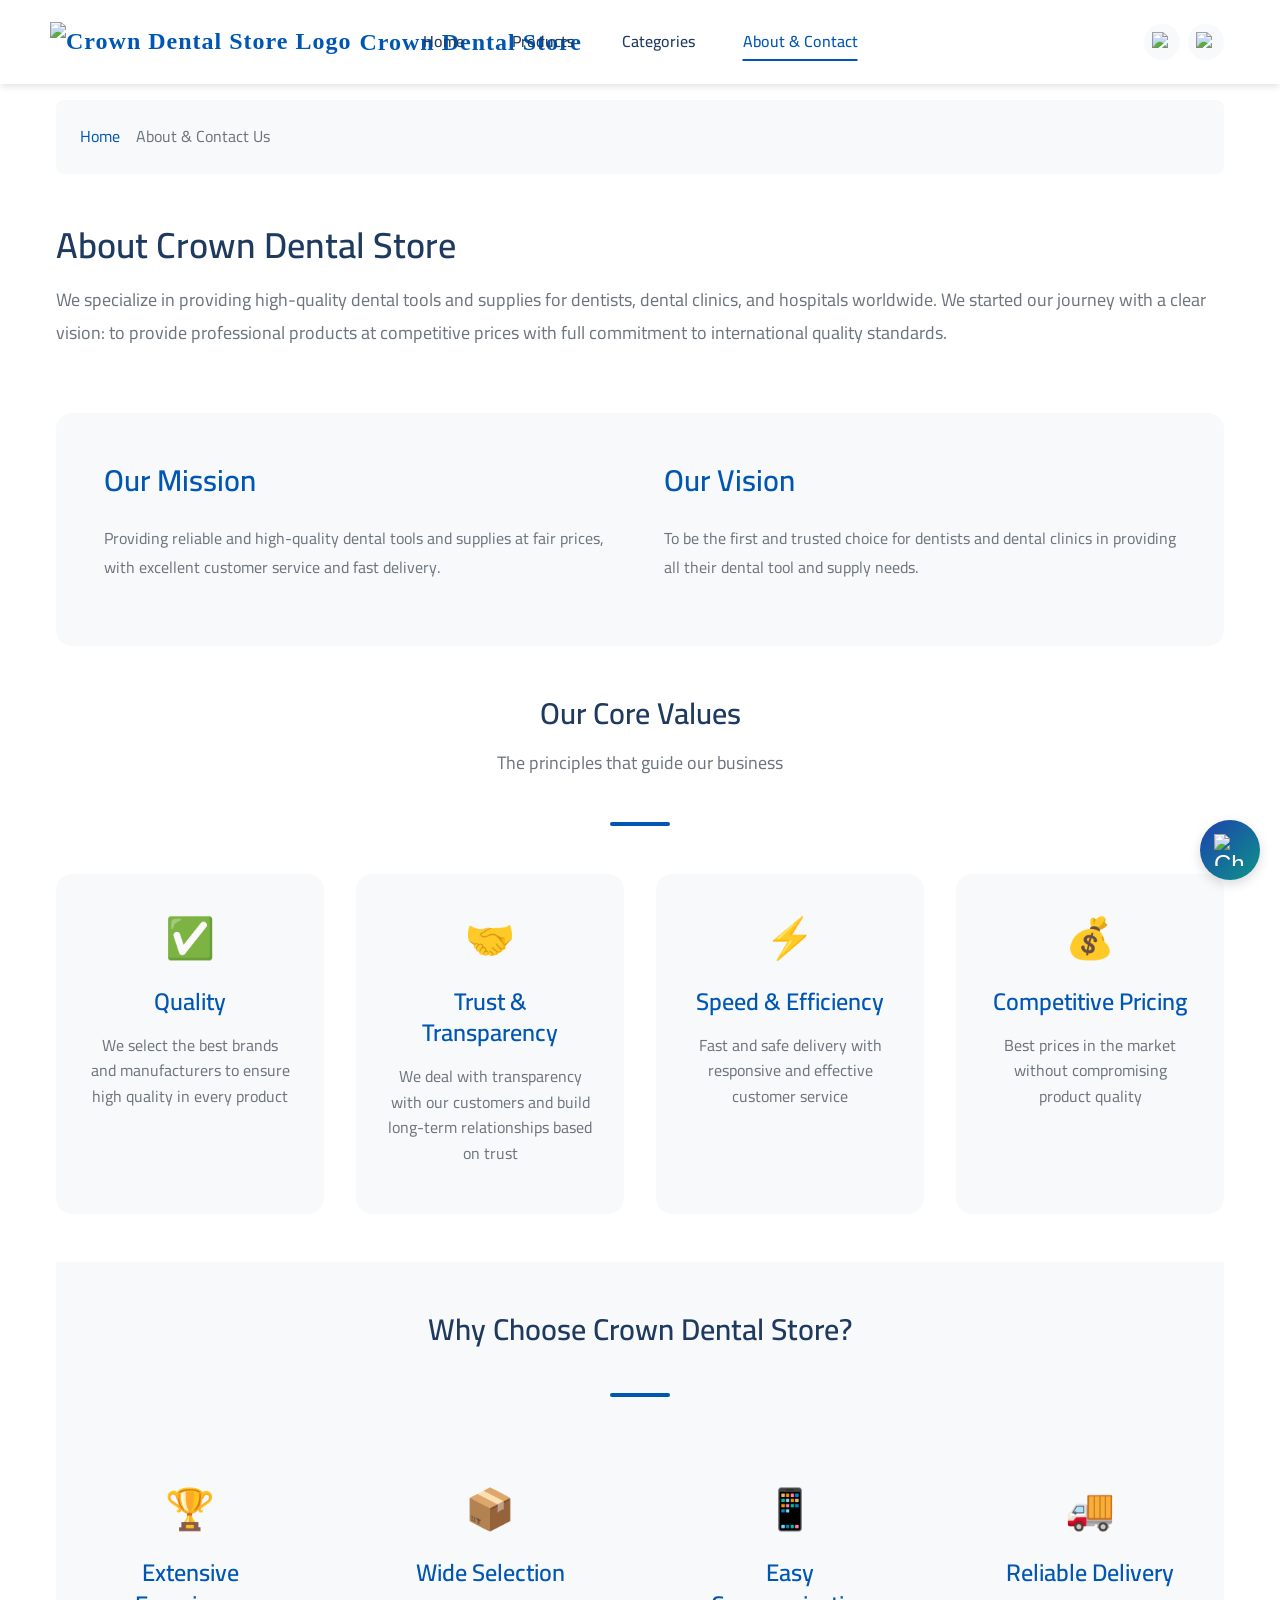
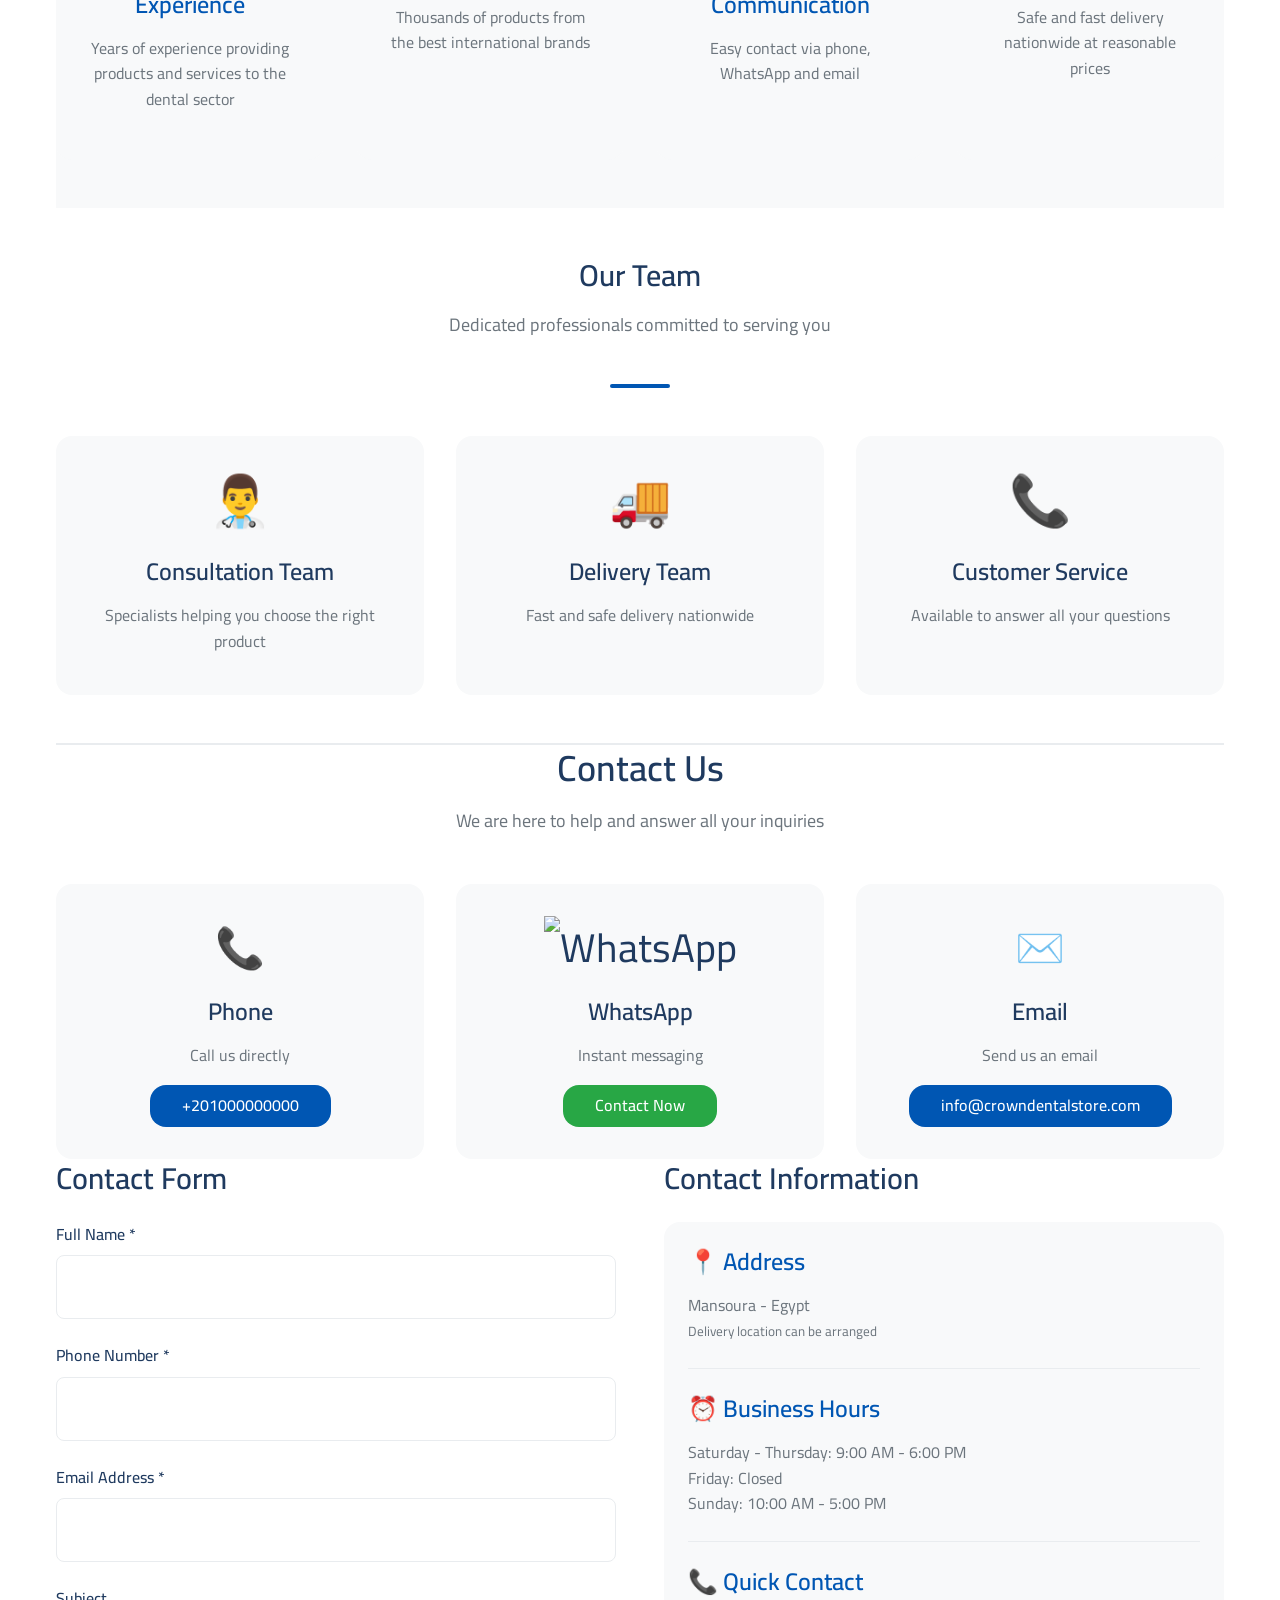
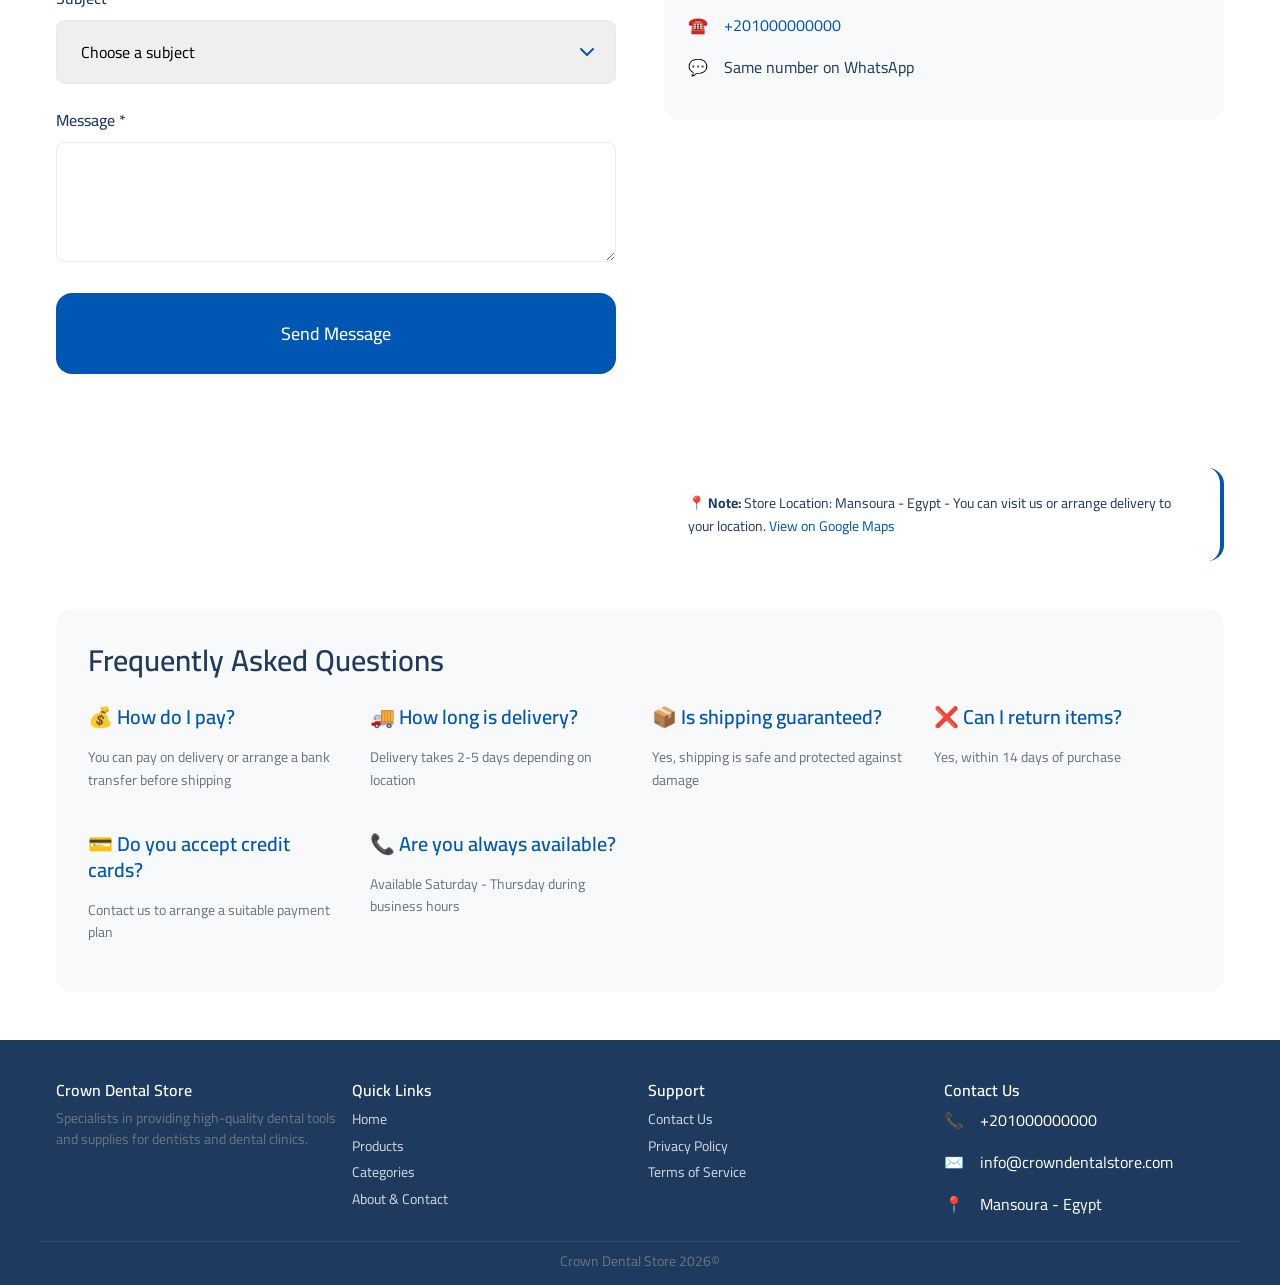
==== about-contact.html @ adce93d5 "Improve mobile responsiveness, navbar layout, and compact footer Co-authored-by: Cursor <cursoragent" ====
<!DOCTYPE html>
<html lang="en">
<head>
  <meta charset="UTF-8">
  <meta name="viewport" content="width=device-width, initial-scale=1.0">
  <meta name="description" content="About Crown Dental Store & Contact Us - Specialists in providing high-quality dental tools and supplies">
  <title>About & Contact Us - Crown Dental Store</title>
  <link rel="stylesheet" href="css/style.css">
  <link rel="stylesheet" href="css/responsive.css">
  <link href="https://fonts.googleapis.com/css2?family=Cairo:wght@400;500;600;700&display=swap" rel="stylesheet">
  <link rel="icon" type="image/png" href="images/logo/crown-chatbot-icon.png">
</head>
<body>

  <!-- NAVBAR -->
  <nav class="navbar">
    <div class="navbar-container container">
      <div class="navbar-brand">
        <img src="images/logo/crown-chatbot-icon.png" alt="Crown Dental Store Logo" class="navbar-logo">
        <span>Crown Dental Store</span>
      </div>

      <button class="navbar-toggle" id="navbar-toggle">☰</button>

      <ul class="navbar-nav" id="navbar-nav">
        <li><a href="index.html">Home</a></li>
        <li><a href="products.html">Products</a></li>
        <li><a href="categories.html">Categories</a></li>
        <li><a href="about-contact.html" class="active">About & Contact</a></li>
      </ul>

      <div class="navbar-icons">
        <a href="https://www.facebook.com/share/1H798BjZV2/" target="_blank" rel="noopener noreferrer" class="navbar-icon" title="Facebook" aria-label="Facebook"><img src="images/social/facebook.svg" alt="Facebook"></a>
        <a href="https://www.instagram.com/crown.dentalstore?igsh=MWJqNnlodHkzOGtucQ==" target="_blank" rel="noopener noreferrer" class="navbar-icon" title="Instagram" aria-label="Instagram"><img src="images/social/instagram.svg" alt="Instagram"></a>
      </div>
    </div>
  </nav>

  <!-- PAGE CONTENT -->
  <div class="page-content">
    <div class="container">
      <!-- BREADCRUMB -->
      <ol class="breadcrumb">
        <li><a href="index.html">Home</a></li>
        <li>About & Contact Us</li>
      </ol>

      <!-- ============================================
           ABOUT SECTION START
           ============================================ -->
      <section class="section" id="about-section">
        <h1>About Crown Dental Store</h1>
        <p style="font-size: var(--font-size-lg); color: var(--color-text-light); line-height: 1.8;">
          We specialize in providing high-quality dental tools and supplies for dentists, dental clinics, and hospitals worldwide.
          We started our journey with a clear vision: to provide professional products at competitive prices with full commitment to international quality standards.
        </p>
      </section>

      <!-- MISSION & VISION -->
      <section class="section" style="background-color: var(--color-bg-light); padding: var(--spacing-2xl); border-radius: var(--radius-lg);">
        <div style="display: grid; grid-template-columns: repeat(auto-fit, minmax(250px, 1fr)); gap: var(--spacing-2xl);">
          <div>
            <h2 style="color: var(--color-primary); margin-bottom: var(--spacing-lg);"> Our Mission</h2>
            <p style="color: var(--color-text-light); line-height: 1.8;">
              Providing reliable and high-quality dental tools and supplies at fair prices, with excellent customer service and fast delivery.
            </p>
          </div>
          <div>
            <h2 style="color: var(--color-primary); margin-bottom: var(--spacing-lg);"> Our Vision</h2>
            <p style="color: var(--color-text-light); line-height: 1.8;">
              To be the first and trusted choice for dentists and dental clinics in providing all their dental tool and supply needs.
            </p>
          </div>
        </div>
      </section>

      <!-- OUR VALUES -->
      <section class="section">
        <div class="section-title">
          <h2>Our Core Values</h2>
          <p>The principles that guide our business</p>
        </div>

        <div class="features-grid">
          <div class="feature-card">
            <div class="feature-icon">✅</div>
            <h3>Quality</h3>
            <p>We select the best brands and manufacturers to ensure high quality in every product</p>
          </div>
          <div class="feature-card">
            <div class="feature-icon">🤝</div>
            <h3>Trust & Transparency</h3>
            <p>We deal with transparency with our customers and build long-term relationships based on trust</p>
          </div>
          <div class="feature-card">
            <div class="feature-icon">⚡</div>
            <h3>Speed & Efficiency</h3>
            <p>Fast and safe delivery with responsive and effective customer service</p>
          </div>
          <div class="feature-card">
            <div class="feature-icon">💰</div>
            <h3>Competitive Pricing</h3>
            <p>Best prices in the market without compromising product quality</p>
          </div>
        </div>
      </section>

      <!-- WHY CHOOSE US -->
      <section class="section" style="background-color: var(--color-bg-light); padding: var(--spacing-2xl) 0;">
        <div class="section-title">
          <h2>Why Choose Crown Dental Store?</h2>
        </div>

        <div class="features-grid">
          <div class="feature-card">
            <div class="feature-icon">🏆</div>
            <h3>Extensive Experience</h3>
            <p>Years of experience providing products and services to the dental sector</p>
          </div>
          <div class="feature-card">
            <div class="feature-icon">📦</div>
            <h3>Wide Selection</h3>
            <p>Thousands of products from the best international brands</p>
          </div>
          <div class="feature-card">
            <div class="feature-icon">📱</div>
            <h3>Easy Communication</h3>
            <p>Easy contact via phone, WhatsApp and email</p>
          </div>
          <div class="feature-card">
            <div class="feature-icon">🚚</div>
            <h3>Reliable Delivery</h3>
            <p>Safe and fast delivery nationwide at reasonable prices</p>
          </div>
        </div>
      </section>

      <!-- TEAM -->
      <section class="section">
        <div class="section-title">
          <h2>Our Team</h2>
          <p>Dedicated professionals committed to serving you</p>
        </div>

        <div style="display: grid; grid-template-columns: repeat(auto-fit, minmax(200px, 1fr)); gap: var(--spacing-xl);">
          <div style="background-color: var(--color-bg-light); padding: var(--spacing-lg); border-radius: var(--radius-lg); text-align: center;">
            <div style="font-size: 50px; margin-bottom: var(--spacing-base);">👨‍⚕️</div>
            <h3>Consultation Team</h3>
            <p style="color: var(--color-text-light);">Specialists helping you choose the right product</p>
          </div>
          <div style="background-color: var(--color-bg-light); padding: var(--spacing-lg); border-radius: var(--radius-lg); text-align: center;">
            <div style="font-size: 50px; margin-bottom: var(--spacing-base);">🚚</div>
            <h3>Delivery Team</h3>
            <p style="color: var(--color-text-light);">Fast and safe delivery nationwide</p>
          </div>
          <div style="background-color: var(--color-bg-light); padding: var(--spacing-lg); border-radius: var(--radius-lg); text-align: center;">
            <div style="font-size: 50px; margin-bottom: var(--spacing-base);">📞</div>
            <h3>Customer Service</h3>
            <p style="color: var(--color-text-light);">Available to answer all your questions</p>
          </div>
        </div>
      </section>

      <!-- ============================================
           CONTACT SECTION START
           ============================================ -->
      <section style="margin-top: var(--spacing-3xl); padding-top: var(--spacing-3xl); border-top: 2px solid var(--color-border);">
        <div style="margin-bottom: var(--spacing-2xl); text-align: center;">
          <h1>Contact Us</h1>
          <p style="color: var(--color-text-light); font-size: var(--font-size-lg);">We are here to help and answer all your inquiries</p>
        </div>

        <!-- CONTACT METHODS -->
        <div class="contact-methods-grid">
          <!-- Phone -->
          <div style="background-color: var(--color-bg-light); padding: var(--spacing-xl); border-radius: var(--radius-lg); text-align: center;">
            <div style="font-size: 40px; margin-bottom: var(--spacing-base);">📞</div>
            <h3>Phone</h3>
            <p style="color: var(--color-text-light); margin: var(--spacing-base) 0;">Call us directly</p>
            <a href="tel:+201000000000" class="btn btn-primary">+201000000000</a>
          </div>

          <!-- WhatsApp -->
          <div style="background-color: var(--color-bg-light); padding: var(--spacing-xl); border-radius: var(--radius-lg); text-align: center;">
            <div style="font-size: 40px; margin-bottom: var(--spacing-base);"><img src="images/social/whatsapp_style_icon.svg" alt="WhatsApp" style="width: 40px; height: 40px;"></div>
            <h3>WhatsApp</h3>
            <p style="color: var(--color-text-light); margin: var(--spacing-base) 0;">Instant messaging</p>
            <a href="https://wa.me/201000000000?text=Hello%20I%20would%20like%20to%20inquire%20about%20products" class="btn btn-success" target="_blank">Contact Now</a>
          </div>

          <!-- Email -->
          <div style="background-color: var(--color-bg-light); padding: var(--spacing-xl); border-radius: var(--radius-lg); text-align: center;">
            <div style="font-size: 40px; margin-bottom: var(--spacing-base);">✉️</div>
            <h3>Email</h3>
            <p style="color: var(--color-text-light); margin: var(--spacing-base) 0;">Send us an email</p>
            <a href="mailto:info@crowndentalstore.com" class="btn btn-primary">info@crowndentalstore.com</a>
          </div>
        </div>

        <!-- MAIN CONTENT ROW -->
        <div class="about-contact-grid">
          <!-- CONTACT FORM -->
          <div>
            <h2 style="margin-bottom: var(--spacing-lg);">Contact Form</h2>
            <form id="contact-form">
              <div class="form-group">
                <label for="contact-name">Full Name *</label>
                <input type="text" id="contact-name" name="name" required>
              </div>

              <div class="form-group">
                <label for="contact-phone">Phone Number *</label>
                <input type="tel" id="contact-phone" name="phone" required>
              </div>

              <div class="form-group">
                <label for="contact-email">Email Address *</label>
                <input type="email" id="contact-email" name="email" required>
              </div>

              <div class="form-group">
                <label for="contact-subject">Subject</label>
                <select id="contact-subject" name="subject">
                  <option value="">Choose a subject</option>
                  <option value="inquiry">General Inquiry</option>
                  <option value="order">Order Inquiry</option>
                  <option value="support">Support Request</option>
                  <option value="feedback">Feedback</option>
                </select>
              </div>

              <div class="form-group">
                <label for="contact-message">Message *</label>
                <textarea id="contact-message" name="message" required></textarea>
              </div>

              <button type="submit" class="btn btn-primary btn-lg" style="width: 100%;">Send Message</button>
            </form>
          </div>

          <!-- CONTACT INFO & MAP -->
          <div>
            <h2 style="margin-bottom: var(--spacing-lg);">Contact Information</h2>

            <div style="background-color: var(--color-bg-light); padding: var(--spacing-lg); border-radius: var(--radius-lg); margin-bottom: var(--spacing-lg);">
              <div style="margin-bottom: var(--spacing-lg);">
                <h3 style="color: var(--color-primary); margin-bottom: var(--spacing-base);">📍 Address</h3>
                <p style="color: var(--color-text-light);">
                  Mansoura - Egypt<br>
                  <small>Delivery location can be arranged</small>
                </p>
              </div>

              <div style="margin-bottom: var(--spacing-lg); padding-top: var(--spacing-lg); border-top: 1px solid var(--color-border);">
                <h3 style="color: var(--color-primary); margin-bottom: var(--spacing-base);">⏰ Business Hours</h3>
                <p style="color: var(--color-text-light);">
                  Saturday - Thursday: 9:00 AM - 6:00 PM<br>
                  Friday: Closed<br>
                  Sunday: 10:00 AM - 5:00 PM
                </p>
              </div>

              <div style="padding-top: var(--spacing-lg); border-top: 1px solid var(--color-border);">
                <h3 style="color: var(--color-primary); margin-bottom: var(--spacing-base);">📞 Quick Contact</h3>
                <div class="footer-contact" style="margin-bottom: var(--spacing-base);">
                  <span>☎️</span>
                  <a href="tel:+201000000000" dir="ltr">+201000000000</a>
                </div>
                <div class="footer-contact">
                  <span>💬</span>
                  <span>Same number on WhatsApp</span>
                </div>
              </div>
            </div>

            <!-- Google Maps Embed -->
            <div style="border-radius: var(--radius-lg); overflow: hidden; height: 300px;">
              <iframe src="https://www.google.com/maps/embed?pb=!1m18!1m12!1m3!1d3427.0!2d31.404958993676914!3d31.052985726822683!2m3!1f0!2f0!3f0!3m2!1i1024!2i768!4f13.1!3m3!1m2!1sCrown%20Dental%20Store!2s31.052985726822683%2C%2031.404958993676914!5e0!3m2!1sen!2seg!4v1234567890123" 
                      width="100%" height="300" style="border:0;" allowfullscreen="" loading="lazy" referrerpolicy="no-referrer-when-downgrade"></iframe>
            </div>
            
            <div style="margin-top: var(--spacing-lg); background-color: var(--color-info-light); padding: var(--spacing-lg); border-radius: var(--radius-lg); border-right: 4px solid var(--color-primary);">
              <p style="color: var(--color-text); font-size: var(--font-size-sm); margin: 0;">
                <strong>📍 Note:</strong> Store Location: Mansoura - Egypt - You can visit us or arrange delivery to your location. 
                <a href="https://maps.google.com/?q=Mansoura,Egypt" target="_blank" style="color: var(--color-primary);">View on Google Maps</a>
              </p>
            </div>
          </div>
        </div>

        <!-- FAQ SECTION -->
        <section style="background-color: var(--color-bg-light); padding: var(--spacing-xl); border-radius: var(--radius-lg); margin-bottom: var(--spacing-2xl);">
          <h2 style="margin-bottom: var(--spacing-lg);">Frequently Asked Questions</h2>

          <div style="display: grid; grid-template-columns: repeat(auto-fit, minmax(250px, 1fr)); gap: var(--spacing-lg);">
            <div>
              <h4 style="color: var(--color-primary); margin-bottom: var(--spacing-base);">💰 How do I pay?</h4>
              <p style="color: var(--color-text-light); font-size: var(--font-size-sm);">You can pay on delivery or arrange a bank transfer before shipping</p>
            </div>
            <div>
              <h4 style="color: var(--color-primary); margin-bottom: var(--spacing-base);">🚚 How long is delivery?</h4>
              <p style="color: var(--color-text-light); font-size: var(--font-size-sm);">Delivery takes 2-5 days depending on location</p>
            </div>
            <div>
              <h4 style="color: var(--color-primary); margin-bottom: var(--spacing-base);">📦 Is shipping guaranteed?</h4>
              <p style="color: var(--color-text-light); font-size: var(--font-size-sm);">Yes, shipping is safe and protected against damage</p>
            </div>
            <div>
              <h4 style="color: var(--color-primary); margin-bottom: var(--spacing-base);">❌ Can I return items?</h4>
              <p style="color: var(--color-text-light); font-size: var(--font-size-sm);">Yes, within 14 days of purchase</p>
            </div>
            <div>
              <h4 style="color: var(--color-primary); margin-bottom: var(--spacing-base);">💳 Do you accept credit cards?</h4>
              <p style="color: var(--color-text-light); font-size: var(--font-size-sm);">Contact us to arrange a suitable payment plan</p>
            </div>
            <div>
              <h4 style="color: var(--color-primary); margin-bottom: var(--spacing-base);">📞 Are you always available?</h4>
              <p style="color: var(--color-text-light); font-size: var(--font-size-sm);">Available Saturday - Thursday during business hours</p>
            </div>
          </div>
        </section>
      </section>
    </div>
  </div>

  <!-- FOOTER -->
  <footer class="footer">
    <div class="footer-content">
      <div class="footer-section">
        <h3>Crown Dental Store</h3>
        <p>Specialists in providing high-quality dental tools and supplies for dentists and dental clinics.</p>
      </div>

      <div class="footer-section">
        <h3>Quick Links</h3>
        <ul>
          <li><a href="index.html">Home</a></li>
          <li><a href="products.html">Products</a></li>
          <li><a href="categories.html">Categories</a></li>
          <li><a href="about-contact.html">About & Contact</a></li>
        </ul>
      </div>

      <div class="footer-section">
        <h3>Support</h3>
        <ul>
          <li><a href="about-contact.html">Contact Us</a></li>
          <li><a href="about-contact.html">Privacy Policy</a></li>
          <li><a href="#">Terms of Service</a></li>
        </ul>
      </div>

      <div class="footer-section">
        <h3>Contact Us</h3>
        <div class="footer-contact">
          <span>📞</span>
          <span>+201000000000</span>
        </div>
        <div class="footer-contact">
          <span>✉️</span>
          <span>info@crowndentalstore.com</span>
        </div>
        <div class="footer-contact">
          <span>📍</span>
          <span><a href="https://maps.google.com/?q=Mansoura,Egypt" target="_blank" style="color: inherit; text-decoration: none;">Mansoura - Egypt</a></span>
        </div>
      </div>
    </div>

    <div class="footer-bottom">
      <p>Crown Dental Store 2026©</p>
    </div>
  </footer>

  <script src="js/data.js"></script>
  <script src="js/main.js"></script>
  <script src="js/search-enhanced.js"></script>
  <script src="js/chatbot.js"></script>
</body>
</html>
---- css/style.css ----
/* =============================================================
   DENTAL STORE - MAIN STYLES
   Professional Medical/Dental Design
   ============================================================= */

/* CSS VARIABLES - Edit these for easy theme customization */
:root {
  /* Colors */
  --color-primary: #0056B3;           /* Medical Blue */
  --color-primary-dark: #003d82;      /* Darker Blue */
  --color-secondary: #17A2B8;         /* Teal */
  --color-success: #28A745;           /* Green */
  --color-warning: #FFC107;           /* Yellow */
  --color-danger: #DC3545;            /* Red */
  --color-text: #1F3A5F;              /* Dark Navy */
  --color-text-light: #6C757D;        /* Gray */
  --color-bg: #FFFFFF;                /* White */
  --color-bg-light: #F8F9FA;          /* Light Gray */
  --color-border: #E9ECEF;            /* Border Gray */
  --color-shadow: rgba(0, 0, 0, 0.1);

  /* Typography */
  --font-primary: 'Cairo', 'Segoe UI', 'Arial', sans-serif;
  --font-size-xs: 0.75rem;
  --font-size-sm: 0.875rem;
  --font-size-base: 1rem;
  --font-size-lg: 1.125rem;
  --font-size-xl: 1.25rem;
  --font-size-2xl: 1.5rem;
  --font-size-3xl: 1.875rem;
  --font-size-4xl: 2.25rem;

  /* Spacing */
  --spacing-xs: 0.25rem;
  --spacing-sm: 0.5rem;
  --spacing-base: 1rem;
  --spacing-lg: 1.5rem;
  --spacing-xl: 2rem;
  --spacing-2xl: 3rem;

  /* Border Radius */
  --radius-sm: 0.25rem;
  --radius-base: 0.5rem;
  --radius-lg: 1rem;
  --radius-xl: 1.5rem;

  /* Transitions */
  --transition-fast: 150ms ease-in-out;
  --transition-base: 300ms ease-in-out;
  --transition-slow: 500ms ease-in-out;

  /* Shadows */
  --shadow-sm: 0 1px 2px 0 var(--color-shadow);
  --shadow-base: 0 4px 6px -1px var(--color-shadow);
  --shadow-lg: 0 10px 15px -3px var(--color-shadow);
  --shadow-xl: 0 20px 25px -5px var(--color-shadow);
}

/* =============================================================
   GLOBAL STYLES
   ============================================================= */

* {
  margin: 0;
  padding: 0;
  box-sizing: border-box;
}

html {
  scroll-behavior: smooth;
  font-size: 16px;
}

body {
  font-family: var(--font-primary);
  font-size: var(--font-size-base);
  line-height: 1.6;
  color: var(--color-text);
  background-color: var(--color-bg);
}

/* RTL Support */
[dir="rtl"] body {
  direction: rtl;
  text-align: right;
}

[dir="ltr"] body {
  direction: ltr;
  text-align: left;
}

/* =============================================================
   TYPOGRAPHY
   ============================================================= */

h1, h2, h3, h4, h5, h6 {
  font-weight: 600;
  line-height: 1.3;
  margin-bottom: var(--spacing-base);
  color: var(--color-text);
}

h1 { font-size: var(--font-size-4xl); }
h2 { font-size: var(--font-size-3xl); }
h3 { font-size: var(--font-size-2xl); }
h4 { font-size: var(--font-size-xl); }
h5 { font-size: var(--font-size-lg); }
h6 { font-size: var(--font-size-base); }

p {
  margin-bottom: var(--spacing-base);
  color: var(--color-text-light);
}

a {
  color: var(--color-primary);
  text-decoration: none;
  transition: color var(--transition-fast);
}

a:hover {
  color: var(--color-primary-dark);
}

/* =============================================================
   UTILITY CLASSES
   ============================================================= */

.container {
  width: 100%;
  max-width: 1200px;
  margin: 0 auto;
  padding: 0 var(--spacing-base);
}

.container-fluid {
  width: 100%;
  padding: 0 var(--spacing-base);
}

.row {
  display: grid;
  grid-template-columns: repeat(auto-fit, minmax(250px, 1fr));
  gap: var(--spacing-xl);
}

.row-3 { grid-template-columns: repeat(auto-fit, minmax(300px, 1fr)); }
.row-4 { grid-template-columns: repeat(auto-fit, minmax(250px, 1fr)); }

.hidden { display: none !important; }
.visible { display: block !important; }

/* =============================================================
   BUTTONS
   ============================================================= */

.btn {
  display: inline-flex;
  align-items: center;
  justify-content: center;
  gap: var(--spacing-sm);
  padding: var(--spacing-sm) var(--spacing-xl);
  font-size: var(--font-size-base);
  font-weight: 500;
  border: none;
  border-radius: var(--radius-lg);
  cursor: pointer;
  transition: all var(--transition-base);
  font-family: var(--font-primary);
  text-decoration: none;
}

.btn:disabled {
  opacity: 0.6;
  cursor: not-allowed;
}

/* Button Variants */
.btn-primary {
  background-color: var(--color-primary);
  color: white;
}

.btn-primary:hover:not(:disabled) {
  background-color: var(--color-primary-dark);
  color: white;
  box-shadow: var(--shadow-lg);
  transform: translateY(-2px);
}

.btn-secondary {
  background-color: var(--color-secondary);
  color: white;
}

.btn-secondary:hover:not(:disabled) {
  background-color: #138496;
  color: white;
  box-shadow: var(--shadow-lg);
  transform: translateY(-2px);
}

.btn-outline {
  background-color: transparent;
  color: var(--color-primary);
  border: 2px solid var(--color-primary);
}

.btn-outline:hover:not(:disabled) {
  background-color: var(--color-primary);
  color: white;
}

.btn-success {
  background-color: var(--color-success);
  color: white;
}

.btn-success:hover:not(:disabled) {
  background-color: #218838;
  color: white;
}

.btn-sm {
  padding: var(--spacing-xs) var(--spacing-base);
  font-size: var(--font-size-sm);
}

.btn-lg {
  padding: var(--spacing-lg) var(--spacing-2xl);
  font-size: var(--font-size-lg);
}

.btn-block {
  width: 100%;
}

/* =============================================================
   NAVBAR
   ============================================================= */

.navbar {
  position: fixed;
  top: 0;
  left: 0;
  right: 0;
  background-color: white;
  box-shadow: var(--shadow-base);
  z-index: 1000;
  padding: var(--spacing-base) 0;
}

.navbar-container {
  display: flex;
  align-items: center;
  justify-content: space-between;
  max-width: 1200px;
  margin: 0 auto;
  padding: 0 var(--spacing-base);
  position: relative;
  min-height: 52px;
}

[dir="rtl"] .navbar-container {
  flex-direction: row-reverse;
}

.navbar-brand {
  display: flex;
  align-items: center;
  gap: var(--spacing-sm);
  font-size: var(--font-size-2xl);
  font-weight: 900;
  color: var(--color-primary);
  font-family: 'Georgia', 'Times New Roman', serif;
  letter-spacing: 1px;
  flex-shrink: 0;
  margin-left: -6px;
  padding-right: var(--spacing-base);
}

[dir="rtl"] .navbar-brand {
  margin-left: 0;
  margin-right: -6px;
  padding-right: 0;
  padding-left: var(--spacing-base);
}

.navbar-brand img {
  height: 40px;
  width: auto;
}

.navbar-nav {
  display: flex;
  align-items: center;
  justify-content: center;
  gap: var(--spacing-2xl);
  list-style: none;
  margin: 0;
  padding: 0;
  position: absolute;
  left: 50%;
  transform: translateX(-50%);
}

[dir="rtl"] .navbar-nav {
  flex-direction: row-reverse;
}

.navbar-nav a {
  color: var(--color-text);
  font-weight: 500;
  transition: color var(--transition-fast);
  position: relative;
}

.navbar-nav a::after {
  content: '';
  position: absolute;
  bottom: -5px;
  left: 0;
  right: 0;
  height: 2px;
  background-color: var(--color-primary);
  transform: scaleX(0);
  transition: transform var(--transition-fast);
}

.navbar-nav a:hover::after,
.navbar-nav a.active::after {
  transform: scaleX(1);
}

.navbar-nav a.active {
  color: var(--color-primary);
}

.navbar-toggle {
  display: none;
  background: none;
  border: none;
  font-size: var(--font-size-xl);
  cursor: pointer;
  color: var(--color-text);
  padding: var(--spacing-xs);
  min-width: 40px;
  min-height: 40px;
  flex-shrink: 0;
}

.navbar-icons {
  display: flex;
  align-items: center;
  gap: var(--spacing-sm);
  flex-shrink: 0;
  margin-left: auto;
}

[dir="rtl"] .navbar-icons {
  margin-left: 0;
  margin-right: auto;
  flex-direction: row-reverse;
}

.navbar-icon {
  width: 36px;
  height: 36px;
  min-width: 36px;
  min-height: 36px;
  display: flex;
  align-items: center;
  justify-content: center;
  border-radius: 50%;
  background-color: var(--color-bg-light);
  cursor: pointer;
  transition: all var(--transition-fast);
  font-size: var(--font-size-lg);
  padding: 0;
  text-decoration: none;
  overflow: visible;
  flex-shrink: 0;
}

.navbar-icon img {
  width: 20px;
  height: 20px;
  object-fit: contain;
  display: block;
  pointer-events: none;
}

.navbar-icon:hover {
  background-color: var(--color-primary);
  color: white;
  transform: scale(1.05);
}

/* =============================================================
   HERO SECTION
   ============================================================= */

.hero {
  background: linear-gradient(135deg, rgba(0, 86, 179, 0.9) 0%, rgba(23, 162, 184, 0.9) 100%);
  color: white;
  padding: 90px var(--spacing-base) 80px;
  margin-top: 0;
  text-align: center;
  display: flex;
  align-items: center;
  justify-content: center;
}

.hero .container {
  display: flex;
  flex-direction: column;
  align-items: center;
}

.hero-image {
  max-width: 500px;
  width: 100%;
  height: auto;
  margin-bottom: 40px;
  filter: drop-shadow(0 4px 6px rgba(0, 0, 0, 0.2));
}

.hero-content {
  width: 100%;
}

.hero-content h1 {
  font-size: var(--font-size-4xl);
  color: white;
  margin-bottom: var(--spacing-base);
}

.hero-content p {
  font-size: var(--font-size-lg);
  color: rgba(255, 255, 255, 0.9);
  margin-bottom: var(--spacing-2xl);
}

.hero-buttons {
  display: flex;
  gap: var(--spacing-base);
  justify-content: center;
  flex-wrap: wrap;
}

[dir="rtl"] .hero-buttons {
  flex-direction: row-reverse;
}

/* =============================================================
   SEARCH BAR
   ============================================================= */

.search-container {
  background-color: var(--color-bg-light);
  padding: var(--spacing-xl) 0;
  margin-bottom: var(--spacing-2xl);
}

.search-box {
  max-width: 600px;
  margin: 0 auto;
  display: flex;
  gap: var(--spacing-base);
  position: relative;
  z-index: 1;
}

[dir="rtl"] .search-box {
  flex-direction: row-reverse;
}

.search-box input {
  flex: 1;
  padding: var(--spacing-base) var(--spacing-lg);
  border: 2px solid var(--color-border);
  border-radius: var(--radius-lg);
  font-family: var(--font-primary);
  font-size: var(--font-size-base);
  transition: border-color var(--transition-fast);
}

.search-box input:focus {
  outline: none;
  border-color: var(--color-primary);
}

/* =============================================================
   SEARCH DROPDOWN AUTOCOMPLETE
   ============================================================= */

.search-dropdown {
  position: absolute;
  top: 100%;
  left: 0;
  right: 0;
  background-color: white;
  border: 2px solid var(--color-primary);
  border-top: none;
  border-radius: 0 0 var(--radius-lg) var(--radius-lg);
  box-shadow: 0 4px 12px rgba(0, 0, 0, 0.15);
  max-height: 500px;
  overflow-y: auto;
  z-index: 2000;
  margin-top: -2px;
}

[dir="rtl"] .search-dropdown {
  left: auto;
  right: 0;
}

.search-dropdown-item {
  padding: var(--spacing-base) var(--spacing-lg);
  border-bottom: 1px solid var(--color-bg-light);
  cursor: pointer;
  display: flex;
  gap: var(--spacing-base);
  align-items: center;
  transition: all var(--transition-fast);
  background-color: white;
}

[dir="rtl"] .search-dropdown-item {
  flex-direction: row-reverse;
}

.search-dropdown-item:hover {
  background-color: var(--color-bg-light);
  padding-left: calc(var(--spacing-lg) + 4px);
}

.search-dropdown-item.no-results {
  padding: var(--spacing-2xl) var(--spacing-lg);
  text-align: center;
  cursor: default;
}

.search-dropdown-item.no-results:hover {
  background-color: white;
}

.search-result-image {
  width: 50px;
  height: 50px;
  object-fit: cover;
  border-radius: var(--radius-base);
}

.search-result-info {
  flex: 1;
  display: flex;
  flex-direction: column;
  gap: var(--spacing-xs);
}

.search-result-name {
  font-weight: 600;
  color: var(--color-text);
  font-size: var(--font-size-sm);
}

.search-result-name strong {
  background-color: #fff3cd;
  color: #856404;
  padding: 0 2px;
  border-radius: 2px;
  font-weight: 700;
}

.search-result-category {
  font-size: var(--font-size-xs);
  color: var(--color-secondary);
  text-transform: capitalize;
  margin: 2px 0;
}

.search-result-sku {
  font-size: var(--font-size-xs);
  color: var(--color-text-light);
}

.search-result-price {
  font-weight: 600;
  color: var(--color-primary);
  font-size: var(--font-size-sm);
}

.search-no-results {
  color: var(--color-text-light);
  font-size: var(--font-size-base);
}

/* =============================================================
   NAVBAR SEARCH
   ============================================================= */

.navbar-search-wrapper {
  gap: var(--spacing-sm);
  align-items: center;
  position: relative;
  flex: 0 0 auto;
  display: flex !important;
  flex-direction: row;
}

[dir="rtl"] .navbar-search-wrapper {
  flex-direction: row-reverse;
}

.navbar-search-input {
  padding: var(--spacing-sm) var(--spacing-base);
  border: 1px solid var(--color-border);
  border-radius: var(--radius-base);
  font-family: var(--font-primary);
  font-size: var(--font-size-sm);
  width: 250px;
  transition: border-color var(--transition-fast);
}

.navbar-search-input:focus {
  outline: none;
  border-color: var(--color-primary);
}

.navbar-search-btn {
  padding: var(--spacing-sm) var(--spacing-base);
  background-color: var(--color-primary);
  color: white;
  border: none;
  border-radius: var(--radius-base);
  font-family: var(--font-primary);
  cursor: pointer;
  transition: background-color var(--transition-fast);
  white-space: nowrap;
}

.navbar-search-btn:hover {
  background-color: var(--color-primary-dark);
}

.navbar-search-dropdown {
  position: fixed !important;
  top: auto !important;
  left: auto !important;
  right: auto !important;
  bottom: auto !important;
  width: 420px;
  max-width: 90vw;
  min-width: 300px;
  background: white;
  border: 2px solid var(--color-primary);
  border-radius: var(--radius-lg);
  box-shadow: 0 4px 12px rgba(0, 0, 0, 0.15);
  max-height: 500px;
  overflow-y: auto;
  z-index: 10000;
}

[dir="rtl"] .navbar-search-dropdown {
  left: auto;
  right: 0;
}



/* =============================================================
   CARDS
   ============================================================= */

.card {
  background-color: white;
  border-radius: var(--radius-lg);
  box-shadow: var(--shadow-base);
  overflow: hidden;
  transition: all var(--transition-base);
}

.card:hover {
  box-shadow: var(--shadow-lg);
  transform: translateY(-5px);
}

.card-image {
  position: relative;
  overflow: hidden;
  height: 250px;
  background-color: var(--color-bg-light);
}

.card-image img {
  width: 100%;
  height: 100%;
  object-fit: cover;
  transition: transform var(--transition-base);
}

.card:hover .card-image img {
  transform: scale(1.05);
}

.card-badge {
  position: absolute;
  top: var(--spacing-base);
  right: var(--spacing-base);
  background-color: var(--color-primary);
  color: white;
  padding: var(--spacing-xs) var(--spacing-base);
  border-radius: var(--radius-base);
  font-size: var(--font-size-sm);
  font-weight: 600;
}

[dir="rtl"] .card-badge {
  right: auto;
  left: var(--spacing-base);
}

.card-body {
  padding: var(--spacing-lg);
}

.card-title {
  font-size: var(--font-size-lg);
  font-weight: 600;
  margin-bottom: var(--spacing-sm);
  color: var(--color-text);
}

.card-category {
  font-size: var(--font-size-sm);
  color: var(--color-secondary);
  margin-bottom: var(--spacing-base);
  font-weight: 500;
}

.card-price {
  font-size: var(--font-size-2xl);
  font-weight: 700;
  color: var(--color-primary);
  margin-bottom: var(--spacing-base);
}

.card-availability {
  font-size: var(--font-size-sm);
  margin-bottom: var(--spacing-lg);
  padding: var(--spacing-xs) var(--spacing-base);
  border-radius: var(--radius-base);
  display: inline-block;
}

.card-availability.in-stock {
  background-color: #E8F5E9;
  color: #2E7D32;
}

.card-availability.limited-stock {
  background-color: #FFF3E0;
  color: #E65100;
}

.card-availability.out-of-stock {
  background-color: #FFEBEE;
  color: #C62828;
}

.card-actions {
  display: flex;
  gap: var(--spacing-base);
  flex-wrap: wrap;
}

[dir="rtl"] .card-actions {
  flex-direction: row-reverse;
}

/* Quantity Counter */
.quantity-counter {
  display: flex;
  align-items: center;
  justify-content: center;
  gap: var(--spacing-base);
  background-color: transparent;
  margin-bottom: var(--spacing-base);
  border: none;
}

.qty-btn {
  background: white;
  border: 2px solid var(--color-primary);
  color: var(--color-primary);
  font-size: var(--font-size-xl);
  font-weight: bold;
  cursor: pointer;
  width: 45px;
  height: 45px;
  border-radius: 50%;
  display: flex;
  align-items: center;
  justify-content: center;
  transition: all var(--transition-fast);
  flex-shrink: 0;
}

.qty-btn:hover {
  background-color: var(--color-primary);
  color: white;
  transform: scale(1.1);
}

.qty-btn:active {
  transform: scale(0.95);
}

.qty-input {
  border: none;
  background: transparent;
  text-align: center;
  font-weight: bold;
  color: var(--color-text);
  padding: 0 var(--spacing-base);
  width: 70px;
  font-size: var(--font-size-xl);
  font-weight: 700;
}

.qty-input:focus {
  outline: none;
}

/* Remove spinner arrows from number input */
.qty-input::-webkit-outer-spin-button,
.qty-input::-webkit-inner-spin-button {
  -webkit-appearance: none;
  margin: 0;
}

.qty-input[type=number] {
  -moz-appearance: textfield;
}

/* =============================================================
   PRODUCT GRID
   ============================================================= */

.products-grid {
  display: grid;
  grid-template-columns: repeat(auto-fill, minmax(280px, 1fr));
  gap: var(--spacing-xl);
  margin-top: var(--spacing-2xl);
}

.empty-state {
  grid-column: 1 / -1;
  text-align: center;
  padding: var(--spacing-3xl);
}

.empty-state-icon {
  font-size: 80px;
  margin-bottom: var(--spacing-base);
}

.empty-state h2 {
  margin-bottom: var(--spacing-base);
}

/* =============================================================
   SECTIONS
   ============================================================= */

.section {
  padding: var(--spacing-2xl) 0;
}

.section-title {
  text-align: center;
  margin-bottom: var(--spacing-2xl);
  position: relative;
  padding-bottom: var(--spacing-xl);
}

.section-title h2 {
  font-size: var(--font-size-3xl);
  margin-bottom: var(--spacing-base);
}

.section-title p {
  font-size: var(--font-size-lg);
  color: var(--color-text-light);
}

.section-title::after {
  content: '';
  position: absolute;
  bottom: 0;
  left: 50%;
  transform: translateX(-50%);
  width: 60px;
  height: 4px;
  background-color: var(--color-primary);
  border-radius: 2px;
}

/* =============================================================
   FEATURED CATEGORIES
   ============================================================= */

.categories-grid {
  display: grid;
  grid-template-columns: repeat(auto-fit, minmax(180px, 1fr));
  gap: var(--spacing-lg);
}

.category-card {
  background: linear-gradient(135deg, var(--color-primary), var(--color-secondary));
  border-radius: var(--radius-lg);
  padding: var(--spacing-2xl);
  color: white;
  text-align: center;
  cursor: pointer;
  transition: all var(--transition-base);
}

.category-card:hover {
  transform: translateY(-5px);
  box-shadow: var(--shadow-lg);
}

.category-card-icon {
  font-size: 40px;
  margin-bottom: var(--spacing-base);
}

.category-card h3 {
  color: white;
  font-size: var(--font-size-lg);
}

/* =============================================================
   WHY CHOOSE US
   ============================================================= */

.features-grid {
  display: grid;
  grid-template-columns: repeat(auto-fit, minmax(200px, 1fr));
  gap: var(--spacing-xl);
}

.feature-card {
  text-align: center;
  padding: var(--spacing-xl);
  border-radius: var(--radius-lg);
  background-color: var(--color-bg-light);
  transition: all var(--transition-base);
}

.feature-card:hover {
  background-color: white;
  box-shadow: var(--shadow-base);
}

.feature-icon {
  font-size: 40px;
  margin-bottom: var(--spacing-base);
}

.feature-card h3 {
  color: var(--color-primary);
  margin-bottom: var(--spacing-base);
}

/* =============================================================
   PRODUCT DETAILS PAGE
   ============================================================= */

.product-details-container {
  display: grid;
  grid-template-columns: 1fr 1fr;
  gap: var(--spacing-2xl);
  margin-top: var(--spacing-2xl);
}

[dir="rtl"] .product-details-container {
  direction: rtl;
}

.product-gallery {
  display: flex;
  flex-direction: column;
  gap: var(--spacing-lg);
}

.product-main-image {
  width: 100%;
  height: auto;
  max-height: 500px;
  border-radius: var(--radius-lg);
  background-color: var(--color-bg-light);
  object-fit: cover;
}

.product-thumbnails {
  display: flex;
  gap: var(--spacing-base);
  flex-wrap: wrap;
}

[dir="rtl"] .product-thumbnails {
  flex-direction: row-reverse;
}

.product-thumbnail {
  width: 80px;
  height: 80px;
  border-radius: var(--radius-base);
  border: 2px solid var(--color-border);
  cursor: pointer;
  overflow: hidden;
  transition: all var(--transition-fast);
}

.product-thumbnail:hover,
.product-thumbnail.active {
  border-color: var(--color-primary);
}

.product-thumbnail img {
  width: 100%;
  height: 100%;
  object-fit: cover;
}

.product-info h1 {
  font-size: var(--font-size-3xl);
  margin-bottom: var(--spacing-base);
}

.product-meta {
  display: grid;
  grid-template-columns: repeat(2, 1fr);
  gap: var(--spacing-lg);
  margin-bottom: var(--spacing-lg);
  padding-bottom: var(--spacing-lg);
  border-bottom: 1px solid var(--color-border);
}

.product-meta-item {
  display: flex;
  flex-direction: column;
}

.product-meta-label {
  font-size: var(--font-size-sm);
  color: var(--color-text-light);
  font-weight: 500;
}

.product-meta-value {
  font-size: var(--font-size-lg);
  font-weight: 600;
  color: var(--color-text);
}

.product-price {
  font-size: var(--font-size-4xl);
  font-weight: 700;
  color: var(--color-primary);
  margin-bottom: var(--spacing-lg);
}

.product-description {
  margin-bottom: var(--spacing-lg);
  line-height: 1.8;
  color: var(--color-text-light);
}

.specifications {
  margin-bottom: var(--spacing-lg);
  background-color: var(--color-bg-light);
  border-radius: var(--radius-lg);
  padding: var(--spacing-lg);
}

.specifications h3 {
  margin-bottom: var(--spacing-lg);
  color: var(--color-primary);
}

.specifications-list {
  list-style: none;
  margin: 0;
  padding: 0;
}

.specifications-list li {
  display: flex;
  justify-content: space-between;
  padding: var(--spacing-base) 0;
  border-bottom: 1px solid var(--color-border);
}

[dir="rtl"] .specifications-list li {
  flex-direction: row-reverse;
}

.specifications-list li:last-child {
  border-bottom: none;
}

.spec-label {
  font-weight: 500;
  color: var(--color-text);
}

.spec-value {
  color: var(--color-text-light);
}

.product-actions {
  display: flex;
  gap: var(--spacing-base);
  margin-bottom: var(--spacing-xl);
}

[dir="rtl"] .product-actions {
  flex-direction: row-reverse;
}

/* =============================================================
   RELATED PRODUCTS
   ============================================================= */

.related-products {
  margin-top: var(--spacing-3xl);
  padding-top: var(--spacing-3xl);
  border-top: 1px solid var(--color-border);
}

/* =============================================================
   FOOTER
   ============================================================= */

.footer {
  background-color: var(--color-text);
  color: white;
  padding: var(--spacing-lg) 0 var(--spacing-sm);
  margin-top: var(--spacing-xl);
}

.footer-content {
  display: grid;
  grid-template-columns: repeat(auto-fit, minmax(180px, 1fr));
  gap: var(--spacing-base);
  margin-bottom: var(--spacing-sm);
  max-width: 1200px;
  margin-left: auto;
  margin-right: auto;
  padding: var(--spacing-base) var(--spacing-base) 0;
}

.footer-section h3 {
  color: white;
  margin-bottom: var(--spacing-sm);
  font-size: var(--font-size-base);
}

.footer-section p {
  font-size: var(--font-size-sm);
  margin-bottom: var(--spacing-sm);
  line-height: 1.5;
}

.footer-section ul {
  list-style: none;
  margin: 0;
  padding: 0;
}

.footer-section ul li {
  margin-bottom: var(--spacing-xs);
  font-size: var(--font-size-sm);
}

.footer-section a {
  color: rgba(255, 255, 255, 0.8);
}

.footer-section a:hover {
  color: white;
}

.footer-contact {
  display: flex;
  align-items: center;
  gap: var(--spacing-base);
  margin-bottom: var(--spacing-base);
}

[dir="rtl"] .footer-contact {
  flex-direction: row-reverse;
}

.footer-bottom {
  border-top: 1px solid rgba(255, 255, 255, 0.1);
  padding-top: var(--spacing-sm);
  padding-bottom: var(--spacing-xs);
  text-align: center;
  color: rgba(255, 255, 255, 0.7);
  max-width: 1200px;
  margin: 0 auto;
  padding-left: var(--spacing-base);
  padding-right: var(--spacing-base);
  font-size: var(--font-size-sm);
}

.footer-bottom p {
  margin-bottom: 0;
}

/* About & Contact page layouts */
.about-contact-grid {
  display: grid;
  grid-template-columns: 1fr 1fr;
  gap: var(--spacing-2xl);
  margin-bottom: var(--spacing-2xl);
}

.contact-methods-grid {
  display: grid;
  grid-template-columns: repeat(auto-fit, minmax(250px, 1fr));
  gap: var(--spacing-xl);
  margin-bottom: var(--spacing-3xl);
}

.page-content {
  margin-top: 100px;
}

/* =============================================================
   FLOATING WHATSAPP BUTTON
   ============================================================= */

.floating-whatsapp {
  position: fixed;
  bottom: var(--spacing-lg);
  right: var(--spacing-lg);
  width: 60px;
  height: 60px;
  background-color: #25D366;
  color: white;
  border-radius: 50%;
  display: flex;
  align-items: center;
  justify-content: center;
  font-size: 30px;
  cursor: pointer;
  box-shadow: var(--shadow-lg);
  transition: all var(--transition-base);
  z-index: 999;
  text-decoration: none;
}

[dir="rtl"] .floating-whatsapp {
  right: auto;
  left: var(--spacing-lg);
}

.floating-whatsapp:hover {
  transform: scale(1.1);
  background-color: #20BA5A;
}

/* =============================================================
   FORMS
   ============================================================= */

.form-group {
  margin-bottom: var(--spacing-lg);
}

.form-group label {
  display: block;
  margin-bottom: var(--spacing-sm);
  font-weight: 500;
  color: var(--color-text);
}

.form-group input,
.form-group textarea,
.form-group select {
  width: 100%;
  padding: var(--spacing-base) var(--spacing-lg);
  border: 1px solid var(--color-border);
  border-radius: var(--radius-base);
  font-family: var(--font-primary);
  font-size: var(--font-size-base);
  transition: border-color var(--transition-fast), background-color var(--transition-fast);
  /* Mobile optimization: Prevent iOS zoom on input focus */
  font-size: 16px;
  min-height: 44px;
  -webkit-appearance: none;
  -moz-appearance: none;
  appearance: none;
}

/* Better appearance for select on mobile */
.form-group select {
  background-image: url("data:image/svg+xml;charset=UTF-8,%3csvg xmlns='http://www.w3.org/2000/svg' viewBox='0 0 24 24' fill='none' stroke='%230056B3' stroke-width='2' stroke-linecap='round' stroke-linejoin='round'%3e%3cpolyline points='6 9 12 15 18 9'%3e%3c/polyline%3e%3c/svg%3e");
  background-repeat: no-repeat;
  background-position: right var(--spacing-base) center;
  background-size: 1.5em;
  padding-right: 2.5rem;
}

.form-group input:focus,
.form-group textarea:focus,
.form-group select:focus {
  outline: none;
  border-color: var(--color-primary);
  box-shadow: 0 0 0 3px rgba(0, 86, 179, 0.1);
  background-color: rgba(0, 86, 179, 0.02);
}

.form-group textarea {
  resize: vertical;
  min-height: 120px;
  line-height: 1.5;
  font-size: 16px;
}

/* Input placeholder styling */
.form-group input::placeholder,
.form-group textarea::placeholder {
  color: var(--color-text-light);
  opacity: 0.7;
}

/* =============================================================
   FILTERS & CONTROLS
   ============================================================= */

.controls {
  display: flex;
  gap: var(--spacing-base);
  margin-bottom: var(--spacing-2xl);
  flex-wrap: wrap;
  align-items: center;
  background-color: var(--color-bg-light);
  padding: var(--spacing-lg);
  border-radius: var(--radius-lg);
  border: 2px solid var(--color-border);
}

[dir="rtl"] .controls {
  flex-direction: row-reverse;
}

.controls #search-input {
  flex: 1;
  min-width: 250px;
  padding: var(--spacing-base) var(--spacing-lg);
  border: 2px solid var(--color-primary);
  border-radius: var(--radius-lg);
  font-family: var(--font-primary);
  font-size: var(--font-size-base);
  transition: all var(--transition-fast);
  background-color: white;
}

.controls #search-input:focus {
  outline: none;
  border-color: var(--color-primary-dark);
  box-shadow: 0 0 0 3px rgba(0, 86, 179, 0.1);
}

.controls #search-input::placeholder {
  color: var(--color-text-light);
}

.controls #search-button {
  padding: var(--spacing-base) var(--spacing-xl);
  font-weight: 600;
  white-space: nowrap;
}

.filter-group {
  display: flex;
  gap: var(--spacing-base);
  align-items: center;
  padding: var(--spacing-sm) 0;
}

[dir="rtl"] .filter-group {
  flex-direction: row-reverse;
}

.filter-group label {
  font-weight: 500;
  color: var(--color-text);
  white-space: nowrap;
}

.filter-group select {
  padding: var(--spacing-sm) var(--spacing-base);
  border: 2px solid var(--color-border);
  border-radius: var(--radius-base);
  font-family: var(--font-primary);
  font-size: var(--font-size-sm);
  background-color: white;
  transition: border-color var(--transition-fast);
  cursor: pointer;
}

.filter-group select:hover {
  border-color: var(--color-primary);
}

.filter-group select:focus {
  outline: none;
  border-color: var(--color-primary);
}

/* Select button styling */
select.btn {
  padding: var(--spacing-sm) var(--spacing-lg);
  font-family: var(--font-primary);
  font-size: var(--font-size-base);
  font-weight: 500;
  border-radius: var(--radius-base);
  cursor: pointer;
  transition: all var(--transition-fast);
  white-space: nowrap;
}

select.btn-outline {
  background-color: white;
  color: var(--color-primary);
  border: 2px solid var(--color-primary);
}

select.btn-outline:hover {
  background-color: var(--color-primary);
  color: white;
}

select.btn-outline option {
  background-color: white;
  color: var(--color-text);
}

#clear-filters {
  padding: var(--spacing-sm) var(--spacing-lg);
  font-weight: 500;
}

/* =============================================================
   BADGES
   ============================================================= */

.badge {
  display: inline-block;
  padding: var(--spacing-xs) var(--spacing-base);
  border-radius: var(--radius-base);
  font-size: var(--font-size-sm);
  font-weight: 600;
}

.badge-primary {
  background-color: var(--color-primary);
  color: white;
}

.badge-success {
  background-color: var(--color-success);
  color: white;
}

.badge-warning {
  background-color: var(--color-warning);
  color: #000;
}

.badge-danger {
  background-color: var(--color-danger);
  color: white;
}

/* =============================================================
   BREADCRUMB
   ============================================================= */

.breadcrumb {
  display: flex;
  gap: var(--spacing-base);
  margin-bottom: var(--spacing-xl);
  padding: var(--spacing-lg);
  background-color: var(--color-bg-light);
  border-radius: var(--radius-base);
  list-style: none;
  margin: 0;
  padding: var(--spacing-lg);
}

[dir="rtl"] .breadcrumb {
  flex-direction: row-reverse;
}

.breadcrumb li {
  display: flex;
  align-items: center;
  gap: var(--spacing-base);
}

[dir="rtl"] .breadcrumb li {
  flex-direction: row-reverse;
}

.breadcrumb li:not(:last-child)::after {
  content: '›';
  opacity: 0.5;
  display: none;
}

[dir="rtl"] .breadcrumb li:not(:last-child)::before {
  content: '‹';
  opacity: 0.5;
}

.breadcrumb a {
  color: var(--color-primary);
}

.breadcrumb li:last-child {
  color: var(--color-text-light);
}

/* =============================================================
   PAGINATION
   ============================================================= */

.pagination {
  display: flex;
  gap: var(--spacing-base);
  justify-content: center;
  margin-top: var(--spacing-xl);
  list-style: none;
  margin: var(--spacing-xl) 0 0;
  padding: 0;
}

[dir="rtl"] .pagination {
  flex-direction: row-reverse;
}

.pagination li {
  display: flex;
}

.pagination a,
.pagination span {
  padding: var(--spacing-base) var(--spacing-lg);
  border: 1px solid var(--color-border);
  border-radius: var(--radius-base);
  display: flex;
  align-items: center;
}

.pagination a {
  color: var(--color-primary);
  cursor: pointer;
  transition: all var(--transition-fast);
}

.pagination a:hover {
  background-color: var(--color-primary);
  color: white;
}

.pagination .active {
  background-color: var(--color-primary);
  color: white;
  border-color: var(--color-primary);
}

/* =============================================================
   LOADING & ANIMATIONS
   ============================================================= */

@keyframes fadeIn {
  from { opacity: 0; }
  to { opacity: 1; }
}

@keyframes slideUp {
  from {
    opacity: 0;
    transform: translateY(20px);
  }
  to {
    opacity: 1;
    transform: translateY(0);
  }
}

@keyframes spin {
  to { transform: rotate(360deg); }
}

.fade-in {
  animation: fadeIn 0.3s ease-in-out;
}

.slide-up {
  animation: slideUp 0.5s ease-in-out;
}

.spinner {
  display: inline-block;
  width: 20px;
  height: 20px;
  border: 3px solid var(--color-border);
  border-top-color: var(--color-primary);
  border-radius: 50%;
  animation: spin 1s linear infinite;
}

/* =============================================================
   ALERTS
   ============================================================= */

.alert {
  padding: var(--spacing-lg);
  border-radius: var(--radius-lg);
  margin-bottom: var(--spacing-base);
}

.alert-success {
  background-color: #E8F5E9;
  color: #2E7D32;
  border: 1px solid #C8E6C9;
}

.alert-error {
  background-color: #FFEBEE;
  color: #C62828;
  border: 1px solid #FFCDD2;
}

.alert-info {
  background-color: #E3F2FD;
  color: #1565C0;
  border: 1px solid #BBDEFB;
}

.alert-warning {
  background-color: #FFF3E0;
  color: #E65100;
  border: 1px solid #FFE0B2;
}

/* =============================================================
   ICONS - SOCIAL & BUTTONS
   ============================================================= */

.btn-icon {
  vertical-align: middle;
  margin-right: var(--spacing-sm);
  width: 20px;
  height: 20px;
  display: inline-block;
}

[dir="rtl"] .btn-icon {
  margin-right: 0;
  margin-left: var(--spacing-sm);
}

.footer-icon {
  vertical-align: middle;
  width: 24px;
  height: 24px;
  display: inline-block;
  margin-right: var(--spacing-base);
}

[dir="rtl"] .footer-icon {
  margin-right: 0;
  margin-left: var(--spacing-base);
}

/* =============================================================
   QUANTITY COUNTER BUTTONS
   ============================================================= */

.quantity-btn-circular {
  transition: all var(--transition-fast);
}

.quantity-btn-circular:hover {
  transform: scale(1.1);
  box-shadow: 0 4px 12px rgba(0, 86, 179, 0.3) !important;
}

.quantity-btn-circular:active {
  transform: scale(0.95);
}

#product-quantity::-webkit-outer-spin-button,
#product-quantity::-webkit-inner-spin-button {
  -webkit-appearance: none;
  margin: 0;
}

#product-quantity[type=number] {
  -moz-appearance: textfield;
}
---- css/responsive.css ----
/* =============================================================
   RESPONSIVE STYLES - Mobile First Approach
   ============================================================= */

/* Tablet Screens (768px and below) */
@media (max-width: 768px) {
  :root {
    --font-size-4xl: 1.875rem;
    --font-size-3xl: 1.5rem;
    --font-size-2xl: 1.25rem;
    --spacing-2xl: 2rem;
  }

  /* Navbar */
  .navbar {
    padding: var(--spacing-sm) 0;
  }

  .navbar-container {
    display: grid;
    grid-template-columns: 1fr auto auto;
    grid-template-areas: "brand toggle icons";
    align-items: center;
    gap: var(--spacing-sm);
    min-height: 48px;
  }

  .navbar-brand {
    grid-area: brand;
    font-size: var(--font-size-lg);
    gap: var(--spacing-xs);
    margin-left: 0;
    padding-right: 0;
    min-width: 0;
  }

  .navbar-brand span {
    white-space: nowrap;
    overflow: hidden;
    text-overflow: ellipsis;
  }

  .navbar-brand img {
    height: 34px;
    flex-shrink: 0;
  }

  .navbar-toggle {
    display: flex;
    align-items: center;
    justify-content: center;
    grid-area: toggle;
  }

  .navbar-icons {
    grid-area: icons;
    display: flex !important;
    gap: var(--spacing-xs);
    margin-left: 0;
    margin-right: 0;
    visibility: visible;
    opacity: 1;
  }

  .navbar-icon {
    width: 34px;
    height: 34px;
    min-width: 34px;
    min-height: 34px;
    padding: 0;
    background-color: var(--color-bg-light);
    overflow: visible;
  }

  .navbar-icon img {
    width: 18px;
    height: 18px;
    display: block;
  }

  .navbar-nav {
    display: none;
    position: absolute;
    top: 100%;
    left: 0;
    right: 0;
    transform: none;
    flex-direction: column;
    gap: 0;
    background-color: white;
    box-shadow: var(--shadow-lg);
    padding: var(--spacing-lg);
    z-index: 999;
    width: 100%;
  }

  [dir="rtl"] .navbar-nav {
    flex-direction: column;
    left: 0;
    right: 0;
  }

  .navbar-nav.active {
    display: flex;
  }

  .navbar-nav li {
    border-bottom: 1px solid var(--color-border);
    padding: var(--spacing-lg) 0;
  }

  .navbar-nav li:last-child {
    border-bottom: none;
  }

  .navbar-nav a::after {
    display: none;
  }

  /* Hero Section */
  .hero {
    padding: 100px var(--spacing-base) 60px;
    margin-top: 60px;
  }

  .hero-content h1 {
    font-size: var(--font-size-2xl);
  }

  .hero-content p {
    font-size: var(--font-size-base);
  }

  .hero-buttons {
    gap: var(--spacing-sm);
  }

  /* Search Bar */
  .search-box {
    flex-direction: column;
  }

  [dir="rtl"] .search-box {
    flex-direction: column;
  }

  /* Product Grid */
  .products-grid {
    grid-template-columns: repeat(auto-fill, minmax(200px, 1fr));
    gap: var(--spacing-lg);
  }

  /* Smaller card action buttons & quantity counter */
  .card-actions {
    flex-direction: row;
    gap: var(--spacing-xs);
  }

  .card-actions .btn {
    flex: 1;
    width: auto;
    padding: 6px 8px;
    font-size: 0.72rem;
    min-height: 34px;
    min-width: 0;
  }

  .quantity-counter {
    gap: var(--spacing-xs);
    margin-bottom: var(--spacing-sm);
  }

  .qty-btn {
    width: 30px;
    height: 30px;
    min-width: 30px;
    min-height: 30px;
    font-size: var(--font-size-base);
  }

  .qty-input {
    width: 36px;
    font-size: var(--font-size-base);
    padding: 0 var(--spacing-xs);
  }

  /* Product Details */
  .product-details-container {
    grid-template-columns: 1fr;
    gap: var(--spacing-lg);
  }

  .product-main-image {
    max-height: 400px;
  }

  .product-actions .btn {
    padding: var(--spacing-sm) var(--spacing-base);
    font-size: var(--font-size-sm);
    min-height: 38px;
  }

  /* Categories Grid - smaller buttons */
  .categories-grid {
    grid-template-columns: repeat(2, 1fr);
    gap: var(--spacing-sm);
  }

  .category-card {
    padding: var(--spacing-base) var(--spacing-sm);
  }

  .category-card h3 {
    font-size: var(--font-size-sm);
    margin-bottom: 0;
  }

  .category-card-icon {
    font-size: 24px;
    margin-bottom: var(--spacing-xs);
  }

  /* Features Grid */
  .features-grid {
    grid-template-columns: 1fr;
    gap: var(--spacing-lg);
  }

  /* Footer */
  .footer-content {
    grid-template-columns: 1fr 1fr;
    gap: var(--spacing-base);
  }

  /* About & Contact */
  .about-contact-grid {
    grid-template-columns: 1fr;
    gap: var(--spacing-lg);
  }

  .contact-methods-grid {
    grid-template-columns: 1fr;
    gap: var(--spacing-base);
  }

  .page-content {
    margin-top: 80px;
  }

  /* Controls */
  .controls {
    flex-direction: column;
    align-items: stretch;
  }

  [dir="rtl"] .controls {
    flex-direction: column;
  }

  .filter-group {
    flex-direction: column;
    align-items: stretch;
  }

  [dir="rtl"] .filter-group {
    flex-direction: column;
  }

  .filter-group select {
    width: 100%;
  }

  /* Buttons */
  .btn {
    padding: var(--spacing-sm) var(--spacing-lg);
    font-size: var(--font-size-sm);
  }

  .btn-lg {
    padding: var(--spacing-base) var(--spacing-lg);
  }

  /* Product Actions */
  .product-actions {
    flex-direction: column;
  }

  [dir="rtl"] .product-actions {
    flex-direction: column;
  }

  .product-actions .btn {
    width: 100%;
  }

  /* Breadcrumb */
  .breadcrumb {
    flex-wrap: wrap;
    gap: var(--spacing-sm);
  }

  /* Contact Form */
  .form-group {
    margin-bottom: var(--spacing-base);
  }

  /* Product Meta */
  .product-meta {
    grid-template-columns: 1fr;
  }
}

/* Mobile Screens (480px and below) */
@media (max-width: 480px) {
  :root {
    --font-size-4xl: 1.5rem;
    --font-size-3xl: 1.25rem;
    --font-size-2xl: 1.125rem;
    --spacing-2xl: 1.5rem;
    --spacing-xl: 1rem;
  }

  /* Container */
  .container {
    padding: 0 var(--spacing-base);
  }

  /* Navbar */
  .navbar {
    padding: var(--spacing-xs) 0;
  }

  .navbar-container {
    padding: 0 var(--spacing-sm);
    gap: 6px;
  }

  .navbar-brand {
    font-size: var(--font-size-base);
  }

  .navbar-brand img {
    height: 30px;
  }

  .navbar-icons {
    gap: 4px;
  }

  .navbar-icon {
    width: 32px;
    height: 32px;
    min-width: 32px;
    min-height: 32px;
  }

  .navbar-icon img {
    width: 16px;
    height: 16px;
  }

  /* Hero Section */
  .hero {
    padding: 80px var(--spacing-sm) 40px;
    margin-top: 55px;
  }

  .hero-content h1 {
    font-size: var(--font-size-2xl);
  }

  .hero-content p {
    font-size: var(--font-size-sm);
    margin-bottom: var(--spacing-lg);
  }

  .hero-buttons {
    gap: var(--spacing-sm);
    flex-direction: column;
  }

  /* Search Container */
  .search-container {
    padding: var(--spacing-lg) 0;
    margin-bottom: var(--spacing-lg);
  }

  .search-box {
    padding: 0 var(--spacing-sm);
    flex-direction: column;
  }

  .search-box input {
    padding: var(--spacing-base) var(--spacing-base);
  }

  /* Section Titles */
  .section {
    padding: var(--spacing-lg) 0;
  }

  .section-title {
    margin-bottom: var(--spacing-lg);
    padding-bottom: var(--spacing-base);
  }

  .section-title h2 {
    font-size: var(--font-size-2xl);
  }

  .section-title p {
    font-size: var(--font-size-sm);
  }

  /* Product Grid */
  .products-grid {
    grid-template-columns: repeat(auto-fill, minmax(150px, 1fr));
    gap: var(--spacing-base);
    margin-top: var(--spacing-lg);
  }

  .card-body {
    padding: var(--spacing-sm);
  }

  .card-image {
    height: 160px;
  }

  .card-title {
    font-size: var(--font-size-sm);
  }

  .card-price {
    font-size: var(--font-size-base);
  }

  .card-actions .btn {
    padding: 5px 6px;
    font-size: 0.65rem;
    min-height: 30px;
  }

  .qty-btn {
    width: 26px;
    height: 26px;
    min-width: 26px;
    min-height: 26px;
    font-size: var(--font-size-sm);
  }

  .qty-input {
    width: 30px;
    font-size: var(--font-size-sm);
  }

  /* Product Details */
  .product-details-container {
    gap: var(--spacing-base);
    margin-top: var(--spacing-lg);
  }

  .product-info h1 {
    font-size: var(--font-size-2xl);
  }

  .product-price {
    font-size: var(--font-size-2xl);
  }

  .product-thumbnails {
    gap: var(--spacing-sm);
  }

  .product-thumbnail {
    width: 60px;
    height: 60px;
  }

  /* Categories Grid */
  .categories-grid {
    grid-template-columns: repeat(2, 1fr);
    gap: var(--spacing-xs);
  }

  .category-card {
    padding: var(--spacing-sm) var(--spacing-xs);
  }

  .category-card h3 {
    font-size: 0.75rem;
  }

  /* Features Grid */
  .features-grid {
    grid-template-columns: 1fr;
    gap: var(--spacing-base);
  }

  .feature-card {
    padding: var(--spacing-lg);
  }

  .feature-icon {
    font-size: 30px;
  }

  /* Footer */
  .footer {
    padding: var(--spacing-base) 0 var(--spacing-xs);
    margin-top: var(--spacing-base);
  }

  .footer-content {
    grid-template-columns: 1fr;
    gap: var(--spacing-sm);
    padding: var(--spacing-sm);
    margin-bottom: var(--spacing-xs);
  }

  .footer-section h3 {
    font-size: var(--font-size-sm);
    margin-bottom: var(--spacing-xs);
  }

  .footer-bottom {
    padding-top: var(--spacing-xs);
    padding-left: var(--spacing-sm);
    padding-right: var(--spacing-sm);
    font-size: var(--font-size-xs);
  }

  /* Floating WhatsApp Button */
  .floating-whatsapp {
    width: 50px;
    height: 50px;
    font-size: 24px;
    bottom: var(--spacing-base);
    right: var(--spacing-base);
  }

  [dir="rtl"] .floating-whatsapp {
    right: auto;
    left: var(--spacing-base);
  }

  /* Buttons */
  .btn {
    padding: var(--spacing-sm) var(--spacing-base);
    font-size: var(--font-size-sm);
    gap: var(--spacing-xs);
  }

  .btn-lg {
    padding: var(--spacing-base) var(--spacing-lg);
    width: 100%;
  }

  .btn-block {
    width: 100%;
  }

  /* Controls */
  .controls {
    flex-direction: column;
    align-items: stretch;
    gap: var(--spacing-base);
    margin-bottom: var(--spacing-lg);
  }

  .filter-group {
    flex-direction: column;
    align-items: stretch;
    gap: var(--spacing-sm);
  }

  .filter-group label {
    font-size: var(--font-size-sm);
  }

  .filter-group select {
    width: 100%;
    font-size: var(--font-size-sm);
  }

  /* Forms */
  .form-group {
    margin-bottom: var(--spacing-base);
  }

  .form-group label {
    font-size: var(--font-size-sm);
    margin-bottom: var(--spacing-xs);
  }

  .form-group input,
  .form-group textarea,
  .form-group select {
    padding: var(--spacing-sm);
    font-size: 16px;
  }

  .form-group textarea {
    min-height: 100px;
  }

  /* Product Meta */
  .product-meta {
    grid-template-columns: 1fr;
    gap: var(--spacing-base);
  }

  .product-meta-label {
    font-size: var(--font-size-xs);
  }

  .product-meta-value {
    font-size: var(--font-size-base);
  }

  /* Breadcrumb */
  .breadcrumb {
    padding: var(--spacing-base);
    margin-bottom: var(--spacing-lg);
    font-size: var(--font-size-sm);
  }

  /* Product Actions */
  .product-actions {
    flex-direction: column;
    gap: var(--spacing-sm);
  }

  .product-actions .btn {
    width: 100%;
  }

  /* Specifications */
  .specifications {
    padding: var(--spacing-base);
    margin-bottom: var(--spacing-base);
  }

  .specifications-list li {
    padding: var(--spacing-sm) 0;
  }

  /* Empty State */
  .empty-state {
    padding: var(--spacing-lg);
  }

  .empty-state-icon {
    font-size: 60px;
  }

  /* Row Grid */
  .row {
    grid-template-columns: 1fr;
  }

  /* Typography Responsive */
  h1 { font-size: var(--font-size-2xl); }
  h2 { font-size: var(--font-size-xl); }
  h3 { font-size: var(--font-size-lg); }
  h4 { font-size: var(--font-size-base); }
  h5 { font-size: var(--font-size-sm); }

  /* Pagination */
  .pagination {
    gap: var(--spacing-sm);
  }

  .pagination a,
  .pagination span {
    padding: var(--spacing-sm) var(--spacing-base);
    font-size: var(--font-size-sm);
  }

  .page-content {
    margin-top: 70px;
  }
}

/* Large Screens (1200px and above) */
@media (min-width: 1200px) {
  .container {
    max-width: 1200px;
  }

  .products-grid {
    grid-template-columns: repeat(4, 1fr);
  }

  .categories-grid {
    grid-template-columns: repeat(4, 1fr);
  }

  .features-grid {
    grid-template-columns: repeat(4, 1fr);
  }

  .footer-content {
    grid-template-columns: repeat(4, 1fr);
  }
}

/* Extra Large Screens (1440px and above) */
@media (min-width: 1440px) {
  :root {
    --font-size-base: 1.05rem;
  }
}

/* Print Styles */
@media print {
  .navbar,
  .floating-whatsapp,
  .navbar-icons {
    display: none !important;
  }

  body {
    background-color: white;
  }

  .card {
    page-break-inside: avoid;
  }
}

/* Extra Small Screens (320px - Small phones) */
@media (max-width: 320px) {
  :root {
    --font-size-base: 14px;
    --font-size-lg: 16px;
    --font-size-xl: 18px;
    --spacing-base: 0.75rem;
    --spacing-lg: 1rem;
  }

  html {
    font-size: 14px;
  }

  .container {
    padding: 0 var(--spacing-sm);
  }

  .navbar-brand {
    font-size: var(--font-size-sm);
  }

  .navbar-brand span {
    max-width: 120px;
  }

  .hero-image {
    max-width: 250px;
    margin-bottom: 20px;
  }

  .btn {
    padding: var(--spacing-sm) var(--spacing-base);
    min-height: 40px;
  }

  .card-actions .btn {
    font-size: 0.6rem;
    padding: 4px 5px;
  }
}

/* Touch-Friendly Optimization for Mobile Devices */
@media (hover: none) and (pointer: coarse) {
  .btn,
  .navbar-toggle,
  button,
  input[type="button"],
  input[type="submit"],
  select {
    min-height: 44px;
    min-width: 44px;
  }

  .navbar-icon {
    min-height: 32px;
    min-width: 32px;
    padding: 0;
  }

  .qty-btn {
    min-height: 28px;
    min-width: 28px;
  }

  .card-actions .btn {
    min-height: 30px;
    min-width: 0;
    padding: 6px 8px;
  }

  .btn:hover {
    transform: none;
  }

  .btn:active {
    opacity: 0.8;
    transform: scale(0.98);
  }

  input[type="text"],
  input[type="email"],
  input[type="search"],
  input[type="password"],
  textarea,
  select {
    min-height: 44px;
    font-size: 16px;
    padding: var(--spacing-sm) var(--spacing-base);
  }

  .form-group {
    margin-bottom: var(--spacing-lg);
  }

  .form-group label {
    margin-bottom: var(--spacing-sm);
    display: block;
  }

  .card {
    cursor: pointer;
    transition: all 200ms ease-in-out;
  }

  .card:active {
    box-shadow: var(--shadow-lg);
    transform: scale(0.98);
  }

  .search-dropdown-item {
    min-height: 48px;
    padding: var(--spacing-base) var(--spacing-lg);
  }

  .navbar-nav a {
    padding: var(--spacing-base) 0;
    display: block;
    min-height: auto;
    min-width: auto;
  }

  .floating-whatsapp {
    width: 54px;
    height: 54px;
    bottom: 16px;
    right: 16px;
  }

  [dir="rtl"] .floating-whatsapp {
    right: auto;
    left: 16px;
  }
}

/* Landscape orientation */
@media (max-height: 500px) and (orientation: landscape) {
  .navbar {
    padding: var(--spacing-xs) 0;
  }

  .hero {
    padding: 40px var(--spacing-base) 30px;
    margin-top: 60px;
  }

  .hero-image {
    max-width: 300px;
    margin-bottom: 20px;
  }

  .hero-content h1 {
    font-size: var(--font-size-xl);
  }

  .hero-content p {
    font-size: var(--font-size-sm);
    margin-bottom: var(--spacing-base);
  }

  .navbar-brand img {
    height: 30px;
  }

  .section {
    padding: var(--spacing-base) 0;
  }
}

/* Better image scaling for mobile */
@media (max-width: 768px) {
  img {
    max-width: 100%;
    height: auto;
  }

  .hero-image,
  .card-image,
  .product-main-image {
    object-fit: contain;
  }

  .navbar-icon img {
    max-width: none;
    height: auto;
  }
}

/* Text readability on small screens */
@media (max-width: 480px) {
  body {
    line-height: 1.7;
  }

  p {
    line-height: 1.6;
  }

  .btn-block,
  .product-actions .btn {
    margin-bottom: var(--spacing-sm);
  }
}

/* Reduced motion */
@media (prefers-reduced-motion: reduce) {
  *,
  *::before,
  *::after {
    animation-duration: 0.01ms !important;
    animation-iteration-count: 1 !important;
    transition-duration: 0.01ms !important;
    scroll-behavior: auto !important;
  }
}
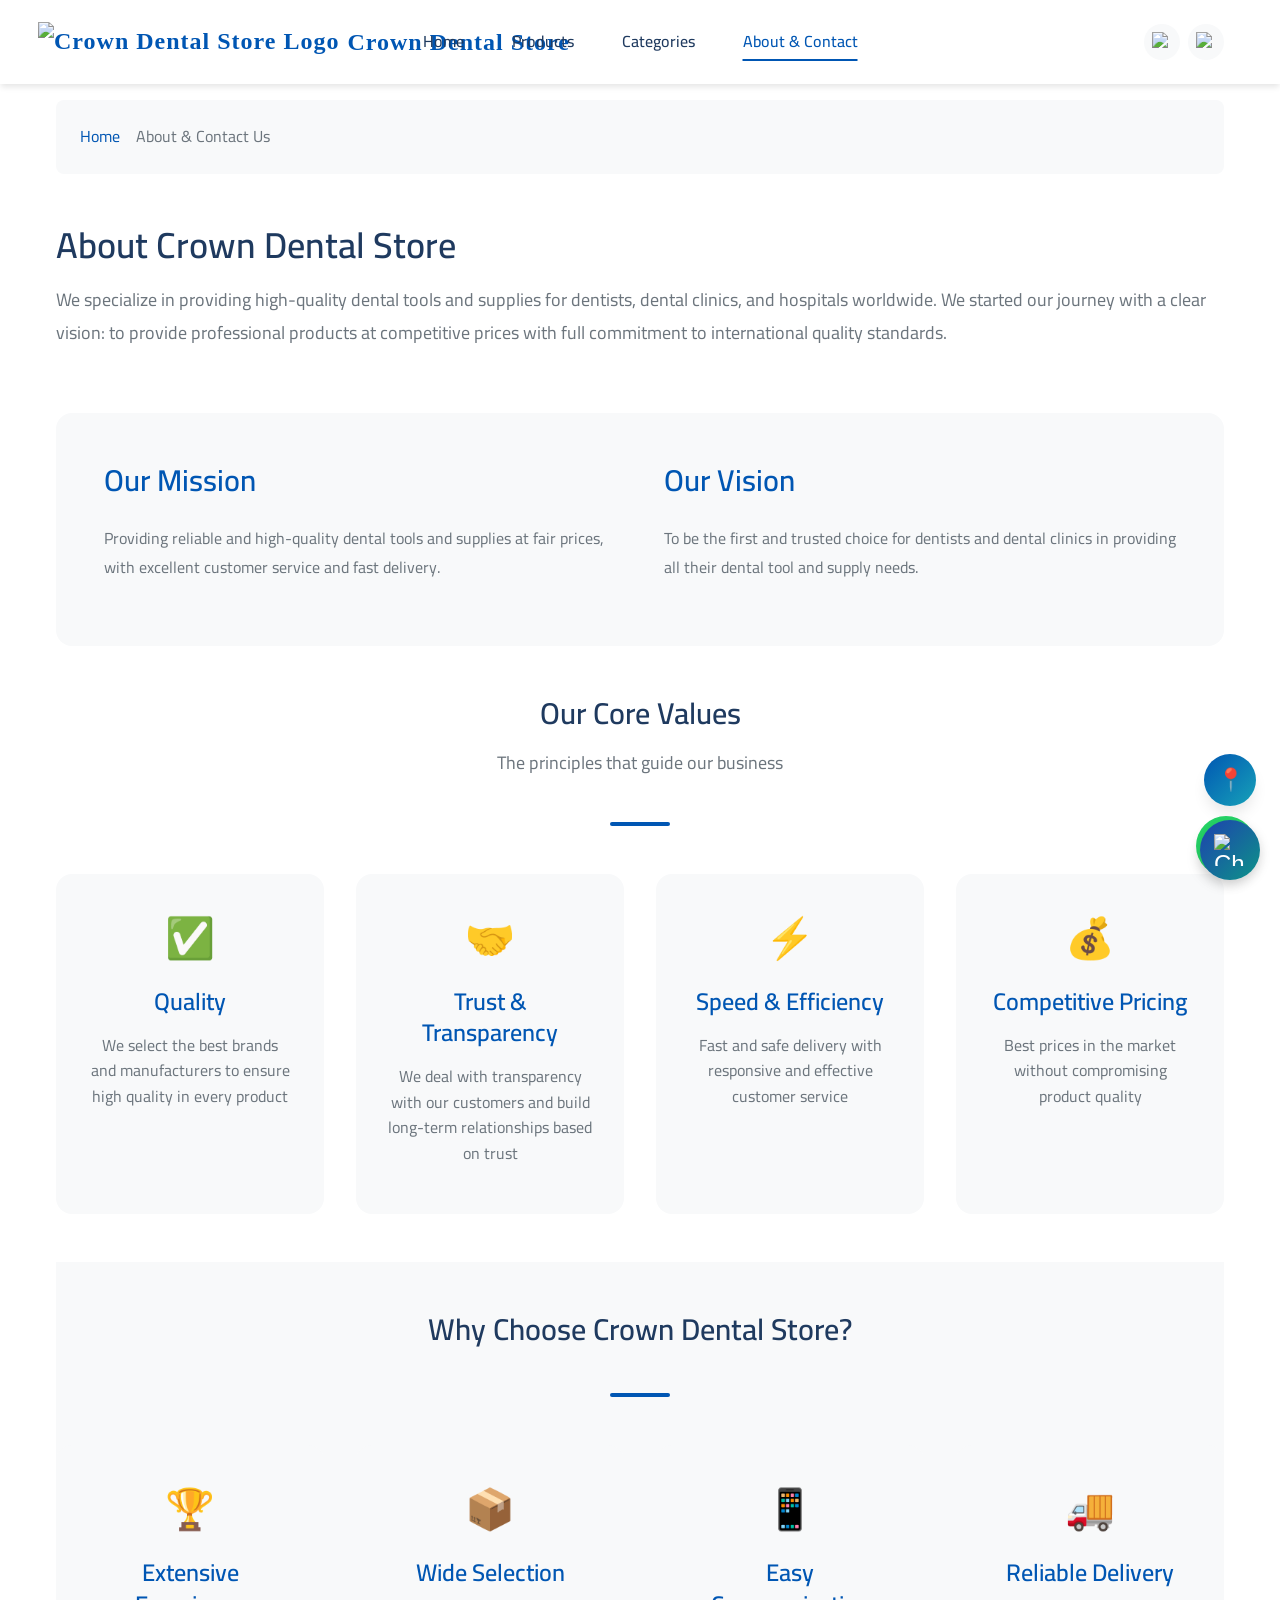
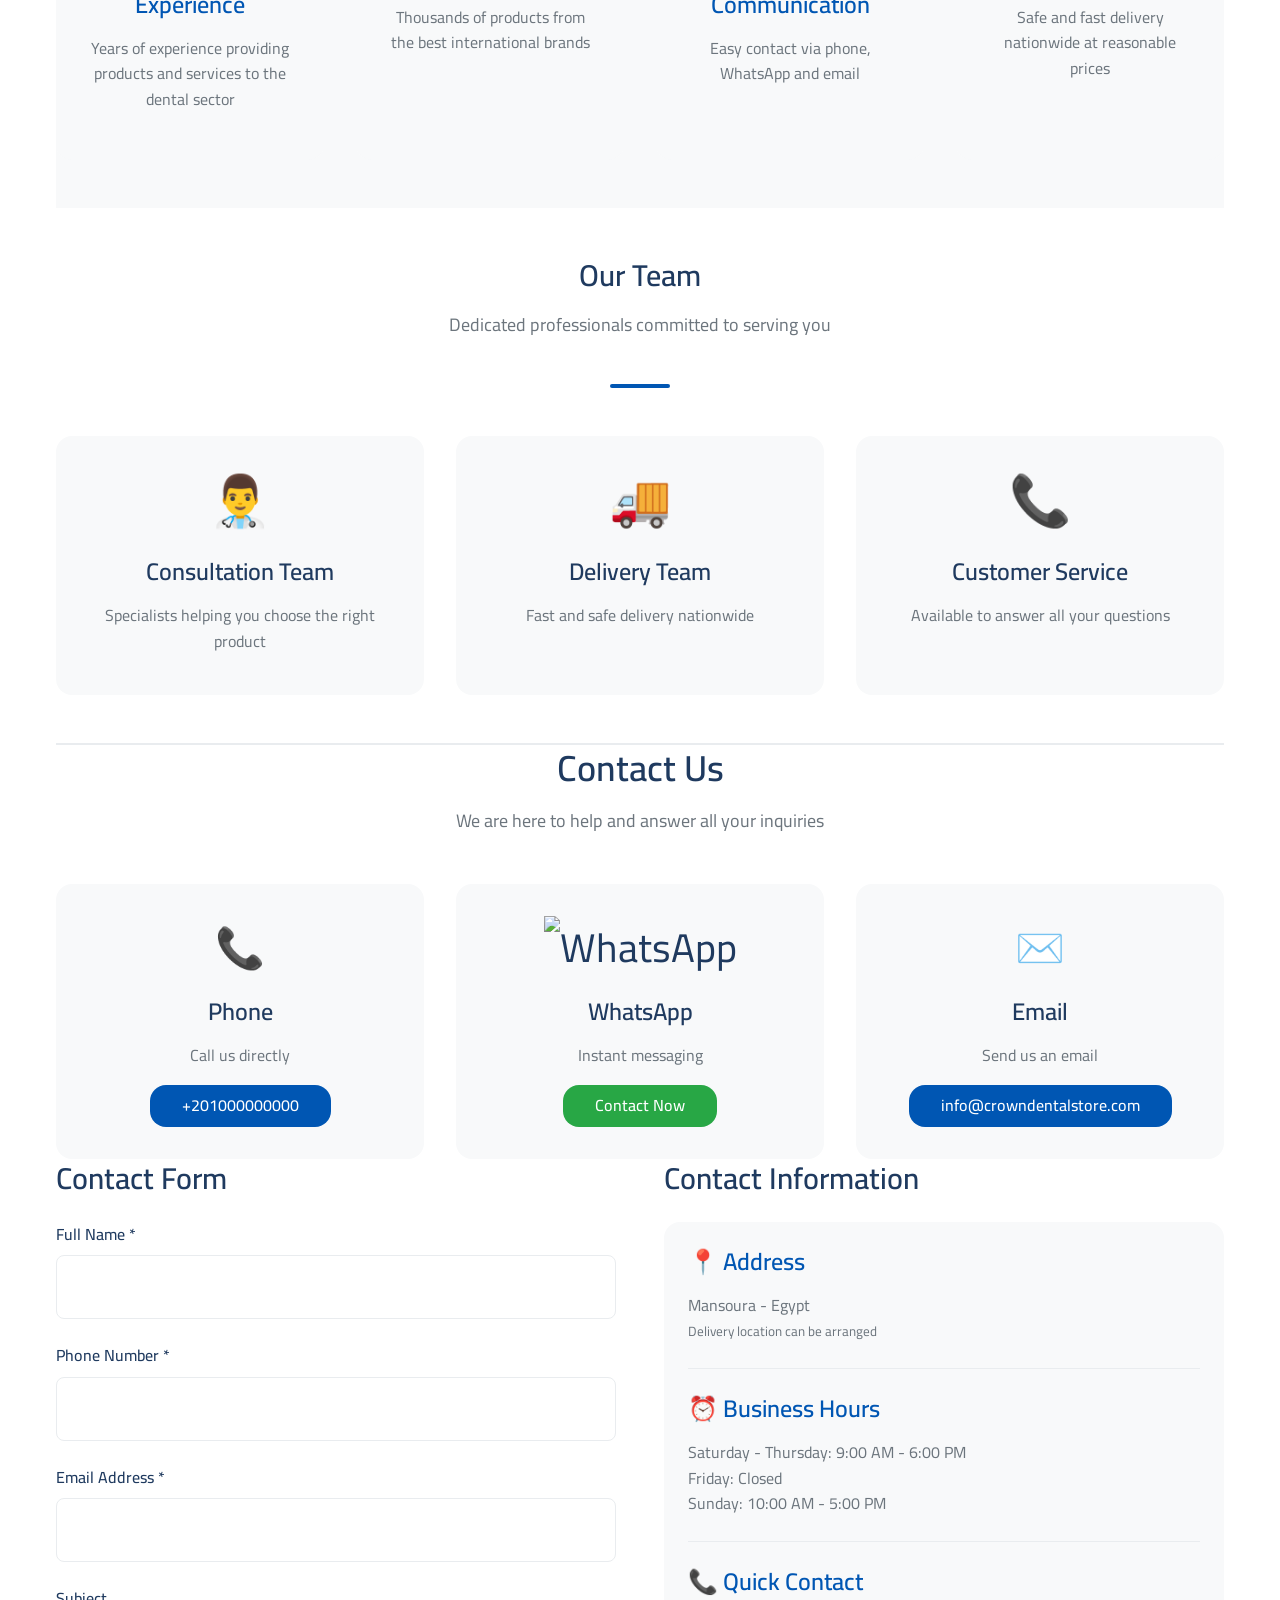
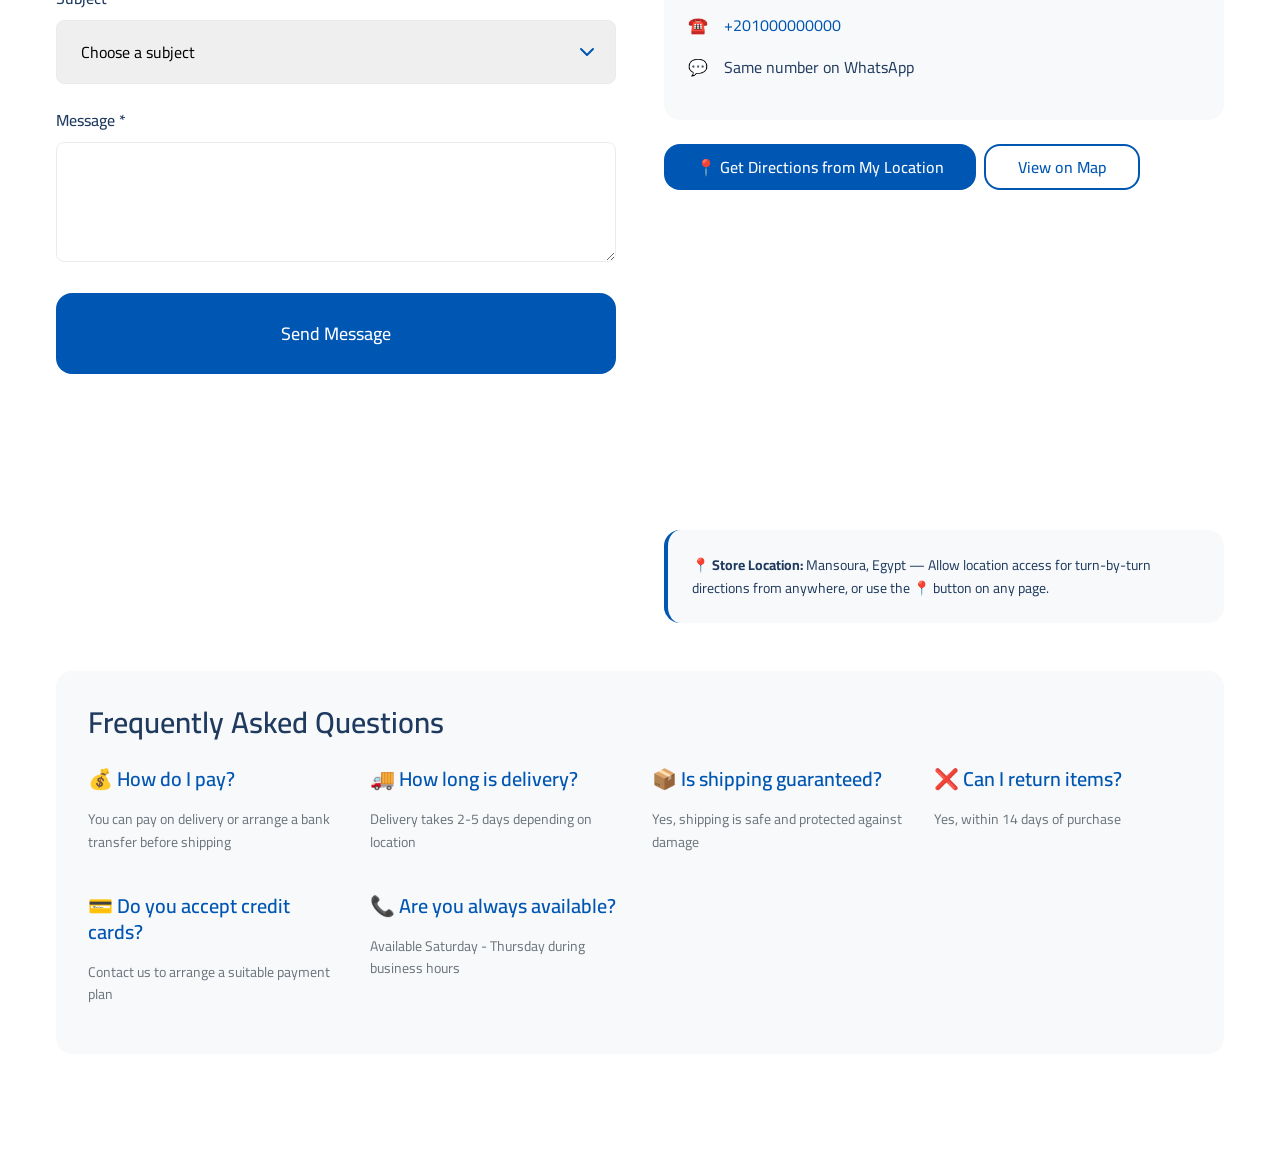
==== commit f74827ed: "Center hero buttons on mobile, footer WhatsApp icon, and site-wide directions routing Co-authored-by" ====
--- a/about-contact.html
+++ b/about-contact.html
@@ -273,16 +273,20 @@
               </div>
             </div>
 
+            <div style="margin-bottom: var(--spacing-base); display: flex; gap: var(--spacing-sm); flex-wrap: wrap;">
+              <button type="button" class="btn btn-primary" data-get-directions>📍 Get Directions from My Location</button>
+              <a href="https://maps.google.com/?q=31.052986,31.404959" class="btn btn-outline" data-store-map target="_blank" rel="noopener">View on Map</a>
+            </div>
+
             <!-- Google Maps Embed -->
             <div style="border-radius: var(--radius-lg); overflow: hidden; height: 300px;">
               <iframe src="https://www.google.com/maps/embed?pb=!1m18!1m12!1m3!1d3427.0!2d31.404958993676914!3d31.052985726822683!2m3!1f0!2f0!3f0!3m2!1i1024!2i768!4f13.1!3m3!1m2!1sCrown%20Dental%20Store!2s31.052985726822683%2C%2031.404958993676914!5e0!3m2!1sen!2seg!4v1234567890123" 
-                      width="100%" height="300" style="border:0;" allowfullscreen="" loading="lazy" referrerpolicy="no-referrer-when-downgrade"></iframe>
+                      width="100%" height="300" style="border:0;" allowfullscreen="" loading="lazy" referrerpolicy="no-referrer-when-downgrade" title="Crown Dental Store location"></iframe>
             </div>
             
-            <div style="margin-top: var(--spacing-lg); background-color: var(--color-info-light); padding: var(--spacing-lg); border-radius: var(--radius-lg); border-right: 4px solid var(--color-primary);">
+            <div style="margin-top: var(--spacing-lg); background-color: var(--color-bg-light); padding: var(--spacing-lg); border-radius: var(--radius-lg); border-left: 4px solid var(--color-primary);">
               <p style="color: var(--color-text); font-size: var(--font-size-sm); margin: 0;">
-                <strong>📍 Note:</strong> Store Location: Mansoura - Egypt - You can visit us or arrange delivery to your location. 
-                <a href="https://maps.google.com/?q=Mansoura,Egypt" target="_blank" style="color: var(--color-primary);">View on Google Maps</a>
+                <strong>📍 Store Location:</strong> Mansoura, Egypt — Allow location access for turn-by-turn directions from anywhere, or use the 📍 button on any page.
               </p>
             </div>
           </div>
@@ -322,55 +326,6 @@
       </section>
     </div>
   </div>
-
-  <!-- FOOTER -->
-  <footer class="footer">
-    <div class="footer-content">
-      <div class="footer-section">
-        <h3>Crown Dental Store</h3>
-        <p>Specialists in providing high-quality dental tools and supplies for dentists and dental clinics.</p>
-      </div>
-
-      <div class="footer-section">
-        <h3>Quick Links</h3>
-        <ul>
-          <li><a href="index.html">Home</a></li>
-          <li><a href="products.html">Products</a></li>
-          <li><a href="categories.html">Categories</a></li>
-          <li><a href="about-contact.html">About & Contact</a></li>
-        </ul>
-      </div>
-
-      <div class="footer-section">
-        <h3>Support</h3>
-        <ul>
-          <li><a href="about-contact.html">Contact Us</a></li>
-          <li><a href="about-contact.html">Privacy Policy</a></li>
-          <li><a href="#">Terms of Service</a></li>
-        </ul>
-      </div>
-
-      <div class="footer-section">
-        <h3>Contact Us</h3>
-        <div class="footer-contact">
-          <span>📞</span>
-          <span>+201000000000</span>
-        </div>
-        <div class="footer-contact">
-          <span>✉️</span>
-          <span>info@crowndentalstore.com</span>
-        </div>
-        <div class="footer-contact">
-          <span>📍</span>
-          <span><a href="https://maps.google.com/?q=Mansoura,Egypt" target="_blank" style="color: inherit; text-decoration: none;">Mansoura - Egypt</a></span>
-        </div>
-      </div>
-    </div>
-
-    <div class="footer-bottom">
-      <p>Crown Dental Store 2026©</p>
-    </div>
-  </footer>
 
   <script src="js/data.js"></script>
   <script src="js/main.js"></script>
--- a/css/style.css
+++ b/css/style.css
@@ -276,7 +276,7 @@
   font-family: 'Georgia', 'Times New Roman', serif;
   letter-spacing: 1px;
   flex-shrink: 0;
-  margin-left: -6px;
+  margin-left: -18px;
   padding-right: var(--spacing-base);
 }
 
@@ -428,6 +428,9 @@
 
 .hero-content {
   width: 100%;
+  display: flex;
+  flex-direction: column;
+  align-items: center;
 }
 
 .hero-content h1 {
@@ -1241,6 +1244,127 @@
 
 .page-content {
   margin-top: 100px;
+  padding-bottom: var(--spacing-2xl);
+}
+
+/* Home page footer - mobile-friendly layout */
+.footer-home .footer-content {
+  gap: var(--spacing-lg);
+}
+
+.footer-home .footer-quick-links {
+  display: flex;
+  flex-wrap: wrap;
+  gap: var(--spacing-sm) var(--spacing-base);
+  list-style: none;
+  margin: 0;
+  padding: 0;
+}
+
+.footer-home .footer-quick-links li {
+  margin: 0;
+}
+
+.footer-home .footer-quick-links a {
+  color: rgba(255, 255, 255, 0.9);
+  font-size: var(--font-size-sm);
+  padding: var(--spacing-xs) var(--spacing-sm);
+  background: rgba(255, 255, 255, 0.08);
+  border-radius: var(--radius-base);
+  display: inline-block;
+}
+
+.footer-home .footer-quick-links a:hover {
+  color: white;
+  background: rgba(255, 255, 255, 0.15);
+}
+
+.footer-home .footer-contact-row {
+  display: flex;
+  flex-wrap: wrap;
+  gap: var(--spacing-sm);
+  justify-content: center;
+}
+
+.footer-home .footer-contact-chip {
+  display: inline-flex;
+  align-items: center;
+  gap: var(--spacing-xs);
+  font-size: var(--font-size-sm);
+  color: rgba(255, 255, 255, 0.9);
+  padding: var(--spacing-xs) var(--spacing-sm);
+  background: rgba(255, 255, 255, 0.08);
+  border-radius: var(--radius-base);
+}
+
+.footer-home .footer-contact-chip a {
+  color: inherit;
+  text-decoration: none;
+}
+
+.footer-home .footer-whatsapp-chip {
+  text-decoration: none;
+  color: rgba(255, 255, 255, 0.9);
+}
+
+.footer-social-icon {
+  width: 18px;
+  height: 18px;
+  vertical-align: middle;
+  display: inline-block;
+  object-fit: contain;
+}
+
+.footer-contact-chip[data-get-directions] {
+  cursor: pointer;
+  border: none;
+  font-family: inherit;
+}
+
+/* Floating Get Directions button */
+.floating-directions {
+  position: fixed;
+  bottom: calc(var(--spacing-lg) + 70px);
+  right: var(--spacing-lg);
+  width: 52px;
+  height: 52px;
+  background: linear-gradient(135deg, var(--color-primary), var(--color-secondary));
+  color: white;
+  border-radius: 50%;
+  display: flex;
+  align-items: center;
+  justify-content: center;
+  font-size: 22px;
+  cursor: pointer;
+  box-shadow: var(--shadow-lg);
+  transition: all var(--transition-base);
+  z-index: 998;
+  text-decoration: none;
+  border: none;
+}
+
+.floating-directions:hover {
+  transform: scale(1.08);
+  color: white;
+}
+
+[dir="rtl"] .floating-directions {
+  right: auto;
+  left: var(--spacing-lg);
+}
+
+/* Mobile-safe spacing for buttons and content */
+.mobile-safe-x {
+  padding-left: var(--spacing-base);
+  padding-right: var(--spacing-base);
+}
+
+.cta-buttons {
+  display: flex;
+  gap: var(--spacing-base);
+  justify-content: center;
+  flex-wrap: wrap;
+  padding: 0 var(--spacing-base);
 }
 
 /* =============================================================
--- a/css/responsive.css
+++ b/css/responsive.css
@@ -9,6 +9,37 @@
     --font-size-3xl: 1.5rem;
     --font-size-2xl: 1.25rem;
     --spacing-2xl: 2rem;
+  }
+
+  .container,
+  .section.container {
+    padding-left: max(16px, var(--spacing-base));
+    padding-right: max(16px, var(--spacing-base));
+  }
+
+  .page-content {
+    padding-bottom: 90px;
+  }
+
+  .card-body {
+    padding: var(--spacing-sm) max(10px, var(--spacing-sm));
+  }
+
+  .card-actions {
+    padding: 0 4px;
+  }
+
+  .floating-directions {
+    bottom: var(--spacing-base);
+    left: var(--spacing-base);
+    right: auto;
+    width: 48px;
+    height: 48px;
+  }
+
+  [dir="rtl"] .floating-directions {
+    left: auto;
+    right: var(--spacing-base);
   }
 
   /* Navbar */
@@ -133,6 +164,9 @@
 
   .hero-buttons {
     gap: var(--spacing-sm);
+    justify-content: center;
+    align-items: center;
+    flex-wrap: wrap;
   }
 
   /* Search Bar */
@@ -226,10 +260,10 @@
     gap: var(--spacing-lg);
   }
 
-  /* Footer */
-  .footer-content {
-    grid-template-columns: 1fr 1fr;
-    gap: var(--spacing-base);
+  /* Home footer on tablet */
+  .footer-home .footer-content {
+    grid-template-columns: 1fr;
+    text-align: center;
   }
 
   /* About & Contact */
@@ -320,9 +354,70 @@
     --spacing-xl: 1rem;
   }
 
-  /* Container */
+  /* Container - extra side margin so buttons don't touch screen edges */
   .container {
+    padding-left: max(18px, var(--spacing-base));
+    padding-right: max(18px, var(--spacing-base));
+  }
+
+  .page-content {
+    padding-bottom: 90px;
+  }
+
+  .section.container {
+    padding-left: max(18px, var(--spacing-base));
+    padding-right: max(18px, var(--spacing-base));
+  }
+
+  .cta-buttons {
+    padding: 0 max(12px, var(--spacing-sm));
+    gap: var(--spacing-sm);
+  }
+
+  .cta-buttons .btn {
+    min-width: 0;
+    flex: 1 1 auto;
+    max-width: 100%;
+  }
+
+  .hero-buttons {
+    flex-direction: row;
+    flex-wrap: wrap;
+    justify-content: center;
+    align-items: center;
     padding: 0 var(--spacing-base);
+    width: 100%;
+  }
+
+  .hero-buttons .btn {
+    width: auto;
+    flex: 0 1 auto;
+    min-width: 0;
+    max-width: calc(50% - var(--spacing-xs));
+    padding: var(--spacing-sm) var(--spacing-base);
+    font-size: var(--font-size-sm);
+  }
+
+  .card-body {
+    padding: var(--spacing-sm) max(10px, var(--spacing-sm));
+  }
+
+  .card-actions {
+    padding: 0 2px;
+  }
+
+  .category-card {
+    margin: 0 2px;
+  }
+
+  .controls {
+    margin-left: 2px;
+    margin-right: 2px;
+  }
+
+  .breadcrumb {
+    margin-left: 0;
+    margin-right: 0;
   }
 
   /* Navbar */
@@ -376,7 +471,16 @@
 
   .hero-buttons {
     gap: var(--spacing-sm);
-    flex-direction: column;
+    flex-direction: row;
+    flex-wrap: wrap;
+    justify-content: center;
+    align-items: center;
+  }
+
+  .hero-buttons .btn {
+    width: auto;
+    max-width: none;
+    flex: 0 1 auto;
   }
 
   /* Search Container */
@@ -505,32 +609,50 @@
     font-size: 30px;
   }
 
-  /* Footer */
-  .footer {
-    padding: var(--spacing-base) 0 var(--spacing-xs);
-    margin-top: var(--spacing-base);
-  }
-
-  .footer-content {
+  /* Home footer - mobile optimized */
+  .footer-home {
+    padding: var(--spacing-lg) max(16px, var(--spacing-base)) var(--spacing-sm);
+    margin-top: var(--spacing-lg);
+  }
+
+  .footer-home .footer-content {
     grid-template-columns: 1fr;
-    gap: var(--spacing-sm);
-    padding: var(--spacing-sm);
-    margin-bottom: var(--spacing-xs);
-  }
-
-  .footer-section h3 {
-    font-size: var(--font-size-sm);
-    margin-bottom: var(--spacing-xs);
-  }
-
-  .footer-bottom {
-    padding-top: var(--spacing-xs);
-    padding-left: var(--spacing-sm);
-    padding-right: var(--spacing-sm);
+    gap: var(--spacing-base);
+    padding: 0;
+    text-align: center;
+  }
+
+  .footer-home .footer-section {
+    padding: 0 var(--spacing-xs);
+  }
+
+  .footer-home .footer-section h3 {
+    font-size: var(--font-size-base);
+    margin-bottom: var(--spacing-sm);
+  }
+
+  .footer-home .footer-section > p {
+    font-size: var(--font-size-sm);
+    line-height: 1.5;
+    max-width: 320px;
+    margin-left: auto;
+    margin-right: auto;
+  }
+
+  .footer-home .footer-quick-links {
+    justify-content: center;
+  }
+
+  .footer-home .footer-contact-row {
+    justify-content: center;
+  }
+
+  .footer-home .footer-bottom {
+    padding-top: var(--spacing-sm);
     font-size: var(--font-size-xs);
   }
 
-  /* Floating WhatsApp Button */
+  /* Floating WhatsApp & Directions buttons */
   .floating-whatsapp {
     width: 50px;
     height: 50px;
@@ -542,6 +664,20 @@
   [dir="rtl"] .floating-whatsapp {
     right: auto;
     left: var(--spacing-base);
+  }
+
+  .floating-directions {
+    width: 46px;
+    height: 46px;
+    font-size: 20px;
+    bottom: var(--spacing-base);
+    left: var(--spacing-base);
+    right: auto;
+  }
+
+  [dir="rtl"] .floating-directions {
+    left: auto;
+    right: var(--spacing-base);
   }
 
   /* Buttons */
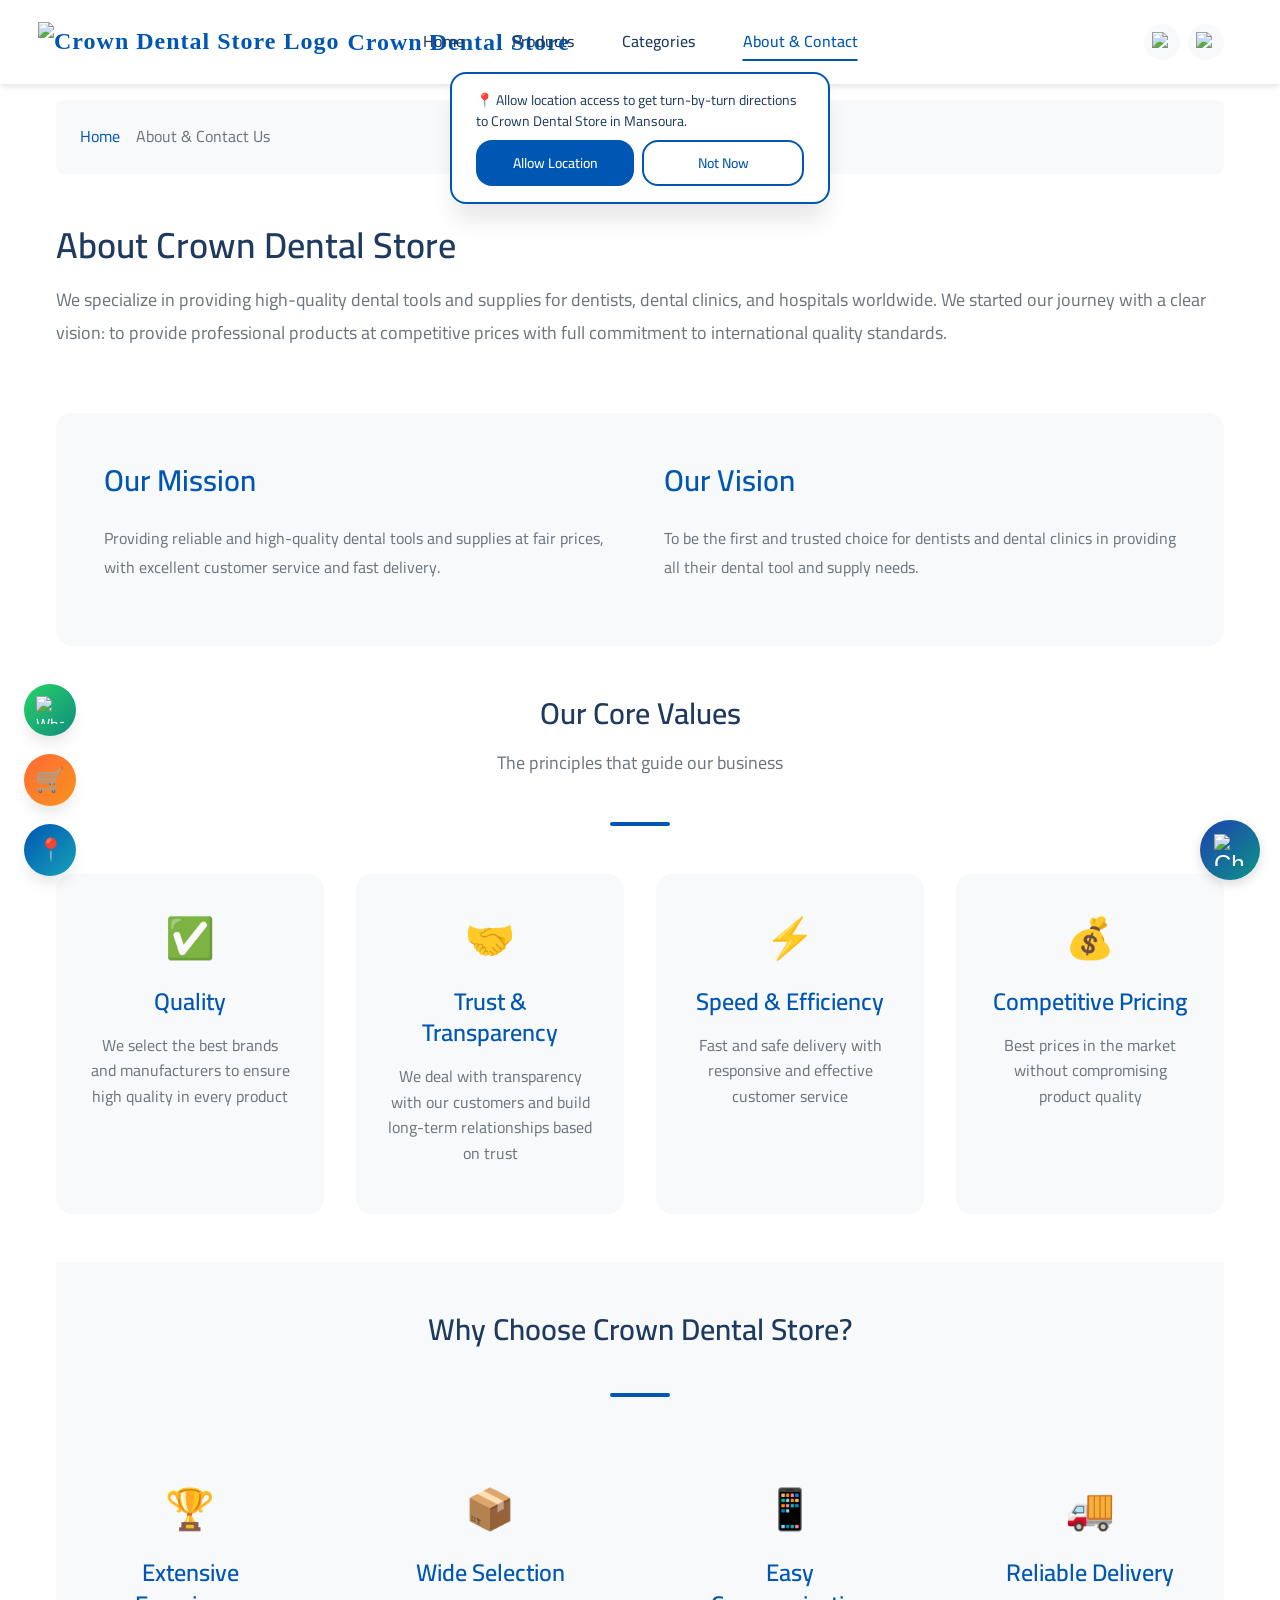
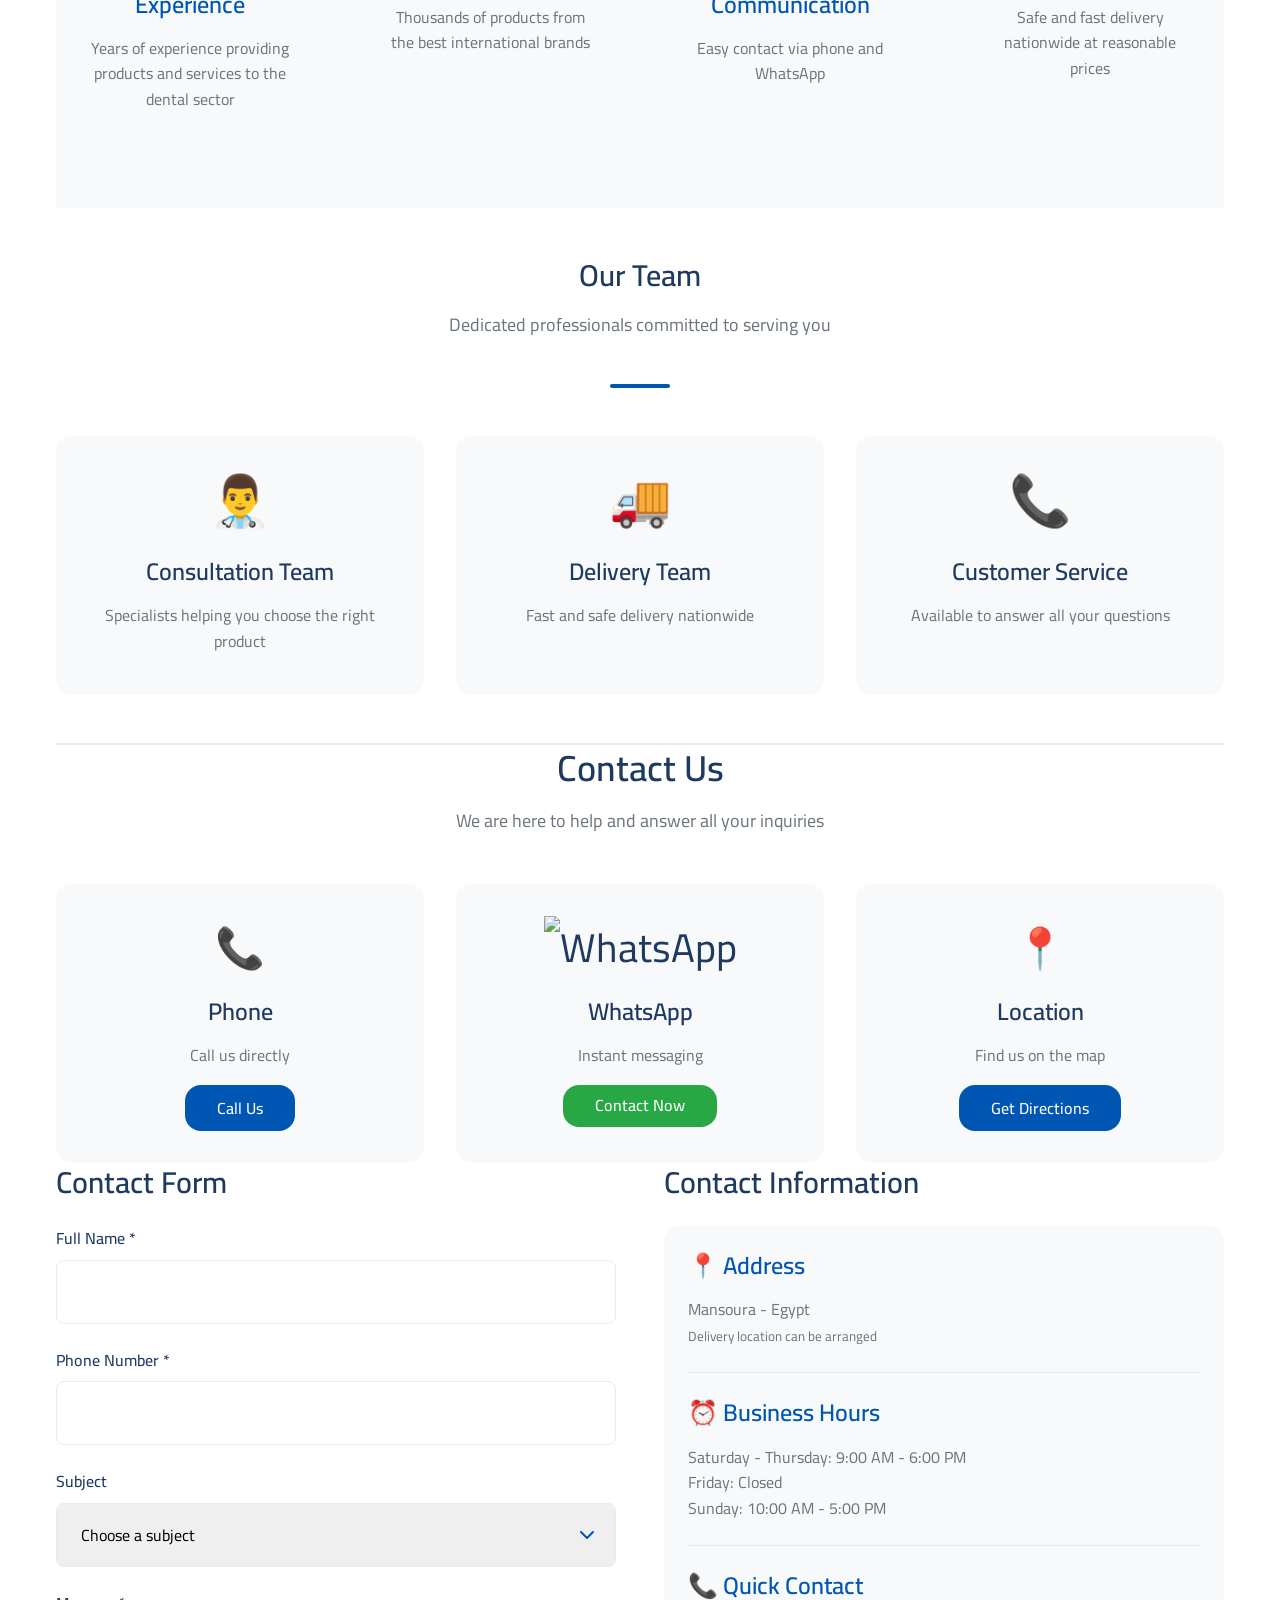
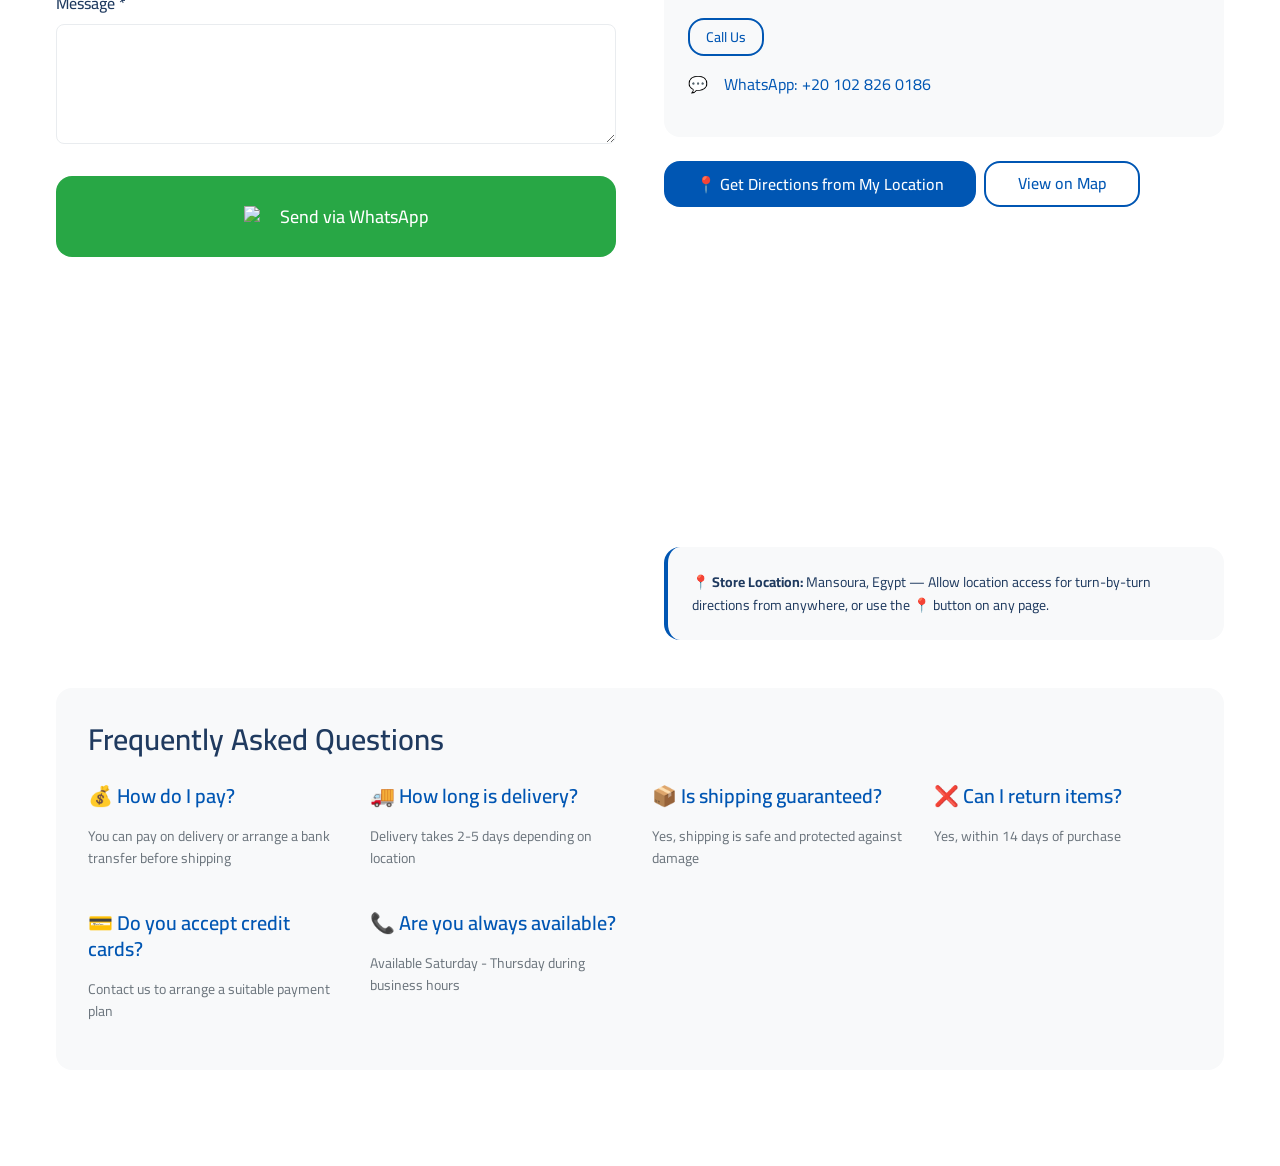
==== commit 6854f322: "Fix: Add to Cart behavior and View Details functionality - Added all 87 products from Consumables an" ====
--- a/about-contact.html
+++ b/about-contact.html
@@ -125,7 +125,7 @@
           <div class="feature-card">
             <div class="feature-icon">📱</div>
             <h3>Easy Communication</h3>
-            <p>Easy contact via phone, WhatsApp and email</p>
+            <p>Easy contact via phone and WhatsApp</p>
           </div>
           <div class="feature-card">
             <div class="feature-icon">🚚</div>
@@ -177,7 +177,7 @@
             <div style="font-size: 40px; margin-bottom: var(--spacing-base);">📞</div>
             <h3>Phone</h3>
             <p style="color: var(--color-text-light); margin: var(--spacing-base) 0;">Call us directly</p>
-            <a href="tel:+201000000000" class="btn btn-primary">+201000000000</a>
+            <button onclick="showCallOptions()" class="btn btn-primary">Call Us</button>
           </div>
 
           <!-- WhatsApp -->
@@ -185,15 +185,15 @@
             <div style="font-size: 40px; margin-bottom: var(--spacing-base);"><img src="images/social/whatsapp_style_icon.svg" alt="WhatsApp" style="width: 40px; height: 40px;"></div>
             <h3>WhatsApp</h3>
             <p style="color: var(--color-text-light); margin: var(--spacing-base) 0;">Instant messaging</p>
-            <a href="https://wa.me/201000000000?text=Hello%20I%20would%20like%20to%20inquire%20about%20products" class="btn btn-success" target="_blank">Contact Now</a>
-          </div>
-
-          <!-- Email -->
+            <a href="https://wa.me/201028260186?text=Hello%20I%20would%20like%20to%20inquire%20about%20products" class="btn btn-success" target="_blank">Contact Now</a>
+          </div>
+
+          <!-- Location -->
           <div style="background-color: var(--color-bg-light); padding: var(--spacing-xl); border-radius: var(--radius-lg); text-align: center;">
-            <div style="font-size: 40px; margin-bottom: var(--spacing-base);">✉️</div>
-            <h3>Email</h3>
-            <p style="color: var(--color-text-light); margin: var(--spacing-base) 0;">Send us an email</p>
-            <a href="mailto:info@crowndentalstore.com" class="btn btn-primary">info@crowndentalstore.com</a>
+            <div style="font-size: 40px; margin-bottom: var(--spacing-base);">📍</div>
+            <h3>Location</h3>
+            <p style="color: var(--color-text-light); margin: var(--spacing-base) 0;">Find us on the map</p>
+            <button class="btn btn-primary" data-get-directions>Get Directions</button>
           </div>
         </div>
 
@@ -214,11 +214,6 @@
               </div>
 
               <div class="form-group">
-                <label for="contact-email">Email Address *</label>
-                <input type="email" id="contact-email" name="email" required>
-              </div>
-
-              <div class="form-group">
                 <label for="contact-subject">Subject</label>
                 <select id="contact-subject" name="subject">
                   <option value="">Choose a subject</option>
@@ -234,7 +229,9 @@
                 <textarea id="contact-message" name="message" required></textarea>
               </div>
 
-              <button type="submit" class="btn btn-primary btn-lg" style="width: 100%;">Send Message</button>
+              <button type="submit" class="btn btn-success btn-lg" style="width: 100%;">
+                <img src="images/social/whatsapp_style_icon.svg" alt="WhatsApp" class="btn-icon"> Send via WhatsApp
+              </button>
             </form>
           </div>
 
@@ -262,13 +259,12 @@
 
               <div style="padding-top: var(--spacing-lg); border-top: 1px solid var(--color-border);">
                 <h3 style="color: var(--color-primary); margin-bottom: var(--spacing-base);">📞 Quick Contact</h3>
-                <div class="footer-contact" style="margin-bottom: var(--spacing-base);">
-                  <span>☎️</span>
-                  <a href="tel:+201000000000" dir="ltr">+201000000000</a>
+                <div style="margin-bottom: var(--spacing-base);">
+                  <button onclick="showCallOptions()" class="btn btn-outline btn-sm">Call Us</button>
                 </div>
                 <div class="footer-contact">
                   <span>💬</span>
-                  <span>Same number on WhatsApp</span>
+                  <a href="https://wa.me/201028260186?text=Hello" target="_blank">WhatsApp: +20 102 826 0186</a>
                 </div>
               </div>
             </div>
@@ -329,6 +325,7 @@
 
   <script src="js/data.js"></script>
   <script src="js/main.js"></script>
+  <script src="js/cart.js"></script>
   <script src="js/search-enhanced.js"></script>
   <script src="js/chatbot.js"></script>
 </body>
--- a/css/style.css
+++ b/css/style.css
@@ -1308,26 +1308,47 @@
 }
 
 .footer-social-icon {
-  width: 18px;
-  height: 18px;
+  width: 16px;
+  height: 16px;
+  max-width: 16px;
+  max-height: 16px;
   vertical-align: middle;
   display: inline-block;
   object-fit: contain;
-}
-
-.footer-contact-chip[data-get-directions] {
+  flex-shrink: 0;
+}
+
+.footer-home .footer-whatsapp-chip {
+  display: inline-flex;
+  align-items: center;
+  gap: 4px;
+}
+
+.footer-location-chip {
+  text-decoration: none;
+  color: rgba(255, 255, 255, 0.9);
+  cursor: pointer;
+}
+
+.footer-contact-chip[data-get-directions],
+.footer-location-chip {
   cursor: pointer;
   border: none;
   font-family: inherit;
-}
-
-/* Floating Get Directions button */
+  text-decoration: none;
+}
+
+/* Floating Get Directions button — bottom-left on all screen sizes */
 .floating-directions {
   position: fixed;
-  bottom: calc(var(--spacing-lg) + 70px);
-  right: var(--spacing-lg);
+  bottom: var(--spacing-lg);
+  left: var(--spacing-lg);
+  right: auto;
   width: 52px;
   height: 52px;
+  min-width: 52px;
+  min-height: 52px;
+  padding: 0;
   background: linear-gradient(135deg, var(--color-primary), var(--color-secondary));
   color: white;
   border-radius: 50%;
@@ -1335,22 +1356,84 @@
   align-items: center;
   justify-content: center;
   font-size: 22px;
+  line-height: 1;
   cursor: pointer;
   box-shadow: var(--shadow-lg);
   transition: all var(--transition-base);
-  z-index: 998;
+  z-index: 9997;
   text-decoration: none;
   border: none;
 }
 
+/* Location permission prompt (mobile on first visit) */
+.location-prompt {
+  position: fixed;
+  top: 72px;
+  left: 50%;
+  transform: translateX(-50%);
+  width: calc(100% - 24px);
+  max-width: 380px;
+  background: white;
+  padding: var(--spacing-base) var(--spacing-lg);
+  border-radius: var(--radius-lg);
+  box-shadow: var(--shadow-xl);
+  z-index: 10001;
+  border: 2px solid var(--color-primary);
+  animation: slideDown 0.35s ease;
+}
+
+@keyframes slideDown {
+  from { opacity: 0; transform: translateX(-50%) translateY(-12px); }
+  to { opacity: 1; transform: translateX(-50%) translateY(0); }
+}
+
+.location-prompt p {
+  margin: 0 0 var(--spacing-sm);
+  font-size: var(--font-size-sm);
+  color: var(--color-text);
+  line-height: 1.5;
+}
+
+.location-prompt-actions {
+  display: flex;
+  gap: var(--spacing-sm);
+  flex-wrap: wrap;
+}
+
+.location-prompt-actions .btn {
+  flex: 1;
+  min-width: 0;
+  padding: var(--spacing-sm) var(--spacing-base);
+  font-size: var(--font-size-sm);
+}
+
+.location-prompt.is-hidden {
+  display: none;
+}
+
+.floating-directions-icon {
+  position: relative;
+  font-size: 22px;
+  line-height: 1;
+  pointer-events: none;
+  display: flex;
+  align-items: center;
+  justify-content: center;
+}
+
 .floating-directions:hover {
   transform: scale(1.08);
   color: white;
 }
 
+.floating-directions.is-loading {
+  opacity: 0.7;
+  pointer-events: none;
+}
+
 [dir="rtl"] .floating-directions {
-  right: auto;
-  left: var(--spacing-lg);
+  left: auto;
+  right: var(--spacing-lg);
 }
 
 /* Mobile-safe spacing for buttons and content */
@@ -1364,31 +1447,291 @@
   gap: var(--spacing-base);
   justify-content: center;
   flex-wrap: wrap;
-  padding: 0 var(--spacing-base);
-}
-
-/* =============================================================
-   FLOATING WHATSAPP BUTTON
-   ============================================================= */
-
-.floating-whatsapp {
+  padding: var(--spacing-base);
+}
+
+/* =============================================================
+   SHOPPING CART PAGE
+   ============================================================= */
+
+.cart-container {
+  display: grid;
+  grid-template-columns: 1fr 400px;
+  gap: var(--spacing-2xl);
+  margin-top: var(--spacing-2xl);
+}
+
+.cart-items {
+  display: flex;
+  flex-direction: column;
+  gap: var(--spacing-lg);
+}
+
+.cart-item {
+  display: grid;
+  grid-template-columns: 120px 1fr auto;
+  gap: var(--spacing-lg);
+  padding: var(--spacing-lg);
+  background-color: white;
+  border-radius: var(--radius-lg);
+  box-shadow: var(--shadow-base);
+  align-items: center;
+}
+
+.cart-item-image {
+  width: 120px;
+  height: 120px;
+  object-fit: cover;
+  border-radius: var(--radius-base);
+  background-color: var(--color-bg-light);
+}
+
+.cart-item-details {
+  display: flex;
+  flex-direction: column;
+  gap: var(--spacing-xs);
+}
+
+.cart-item-name {
+  font-size: var(--font-size-lg);
+  font-weight: 600;
+  color: var(--color-text);
+  margin: 0;
+}
+
+.cart-item-category {
+  font-size: var(--font-size-sm);
+  color: var(--color-secondary);
+  margin: 0;
+}
+
+.cart-item-price {
+  font-size: var(--font-size-base);
+  font-weight: 600;
+  color: var(--color-primary);
+  margin: 0;
+}
+
+.cart-item-actions {
+  display: flex;
+  flex-direction: column;
+  align-items: center;
+  gap: var(--spacing-base);
+}
+
+.cart-quantity-controls {
+  display: flex;
+  align-items: center;
+  gap: var(--spacing-sm);
+}
+
+.cart-qty-btn {
+  background: white;
+  border: 2px solid var(--color-primary);
+  color: var(--color-primary);
+  font-size: var(--font-size-lg);
+  font-weight: bold;
+  cursor: pointer;
+  width: 35px;
+  height: 35px;
+  border-radius: 50%;
+  display: flex;
+  align-items: center;
+  justify-content: center;
+  transition: all var(--transition-fast);
+}
+
+.cart-qty-btn:hover {
+  background-color: var(--color-primary);
+  color: white;
+}
+
+.cart-qty-input {
+  border: 1px solid var(--color-border);
+  background: white;
+  text-align: center;
+  font-weight: 600;
+  color: var(--color-text);
+  padding: var(--spacing-xs) var(--spacing-sm);
+  width: 60px;
+  font-size: var(--font-size-base);
+  border-radius: var(--radius-base);
+}
+
+.cart-item-subtotal {
+  font-size: var(--font-size-xl);
+  font-weight: 700;
+  color: var(--color-primary);
+  margin: 0;
+}
+
+.btn-remove-item {
+  background: none;
+  border: none;
+  cursor: pointer;
+  font-size: var(--font-size-xl);
+  padding: var(--spacing-xs);
+  transition: transform var(--transition-fast);
+}
+
+.btn-remove-item:hover {
+  transform: scale(1.2);
+}
+
+.cart-summary {
+  background-color: white;
+  border-radius: var(--radius-lg);
+  box-shadow: var(--shadow-base);
+  padding: var(--spacing-xl);
+  position: sticky;
+  top: 100px;
+  height: fit-content;
+}
+
+.cart-summary h3 {
+  margin-bottom: var(--spacing-lg);
+  color: var(--color-text);
+}
+
+.cart-summary-row {
+  display: flex;
+  justify-content: space-between;
+  padding: var(--spacing-base) 0;
+  border-bottom: 1px solid var(--color-border);
+  font-size: var(--font-size-base);
+}
+
+.cart-summary-total {
+  border-bottom: none;
+  font-size: var(--font-size-xl);
+  font-weight: 700;
+  color: var(--color-primary);
+  margin-top: var(--spacing-base);
+  padding-top: var(--spacing-lg);
+  border-top: 2px solid var(--color-primary);
+}
+
+.empty-cart {
+  margin-top: var(--spacing-3xl);
+}
+
+/* =============================================================
+   FLOATING CART BUTTON
+   ============================================================= */
+
+.floating-cart {
   position: fixed;
-  bottom: var(--spacing-lg);
-  right: var(--spacing-lg);
-  width: 60px;
-  height: 60px;
-  background-color: #25D366;
+  bottom: calc(var(--spacing-lg) + 70px);
+  left: var(--spacing-lg);
+  right: auto;
+  width: 52px;
+  height: 52px;
+  min-width: 52px;
+  min-height: 52px;
+  padding: 0;
+  background: linear-gradient(135deg, #FF6B35, #F7931E);
   color: white;
   border-radius: 50%;
   display: flex;
   align-items: center;
   justify-content: center;
-  font-size: 30px;
+  font-size: 24px;
+  line-height: 1;
   cursor: pointer;
   box-shadow: var(--shadow-lg);
   transition: all var(--transition-base);
-  z-index: 999;
+  z-index: 9998;
   text-decoration: none;
+  border: none;
+}
+
+.floating-cart:hover {
+  transform: scale(1.08);
+  color: white;
+  box-shadow: var(--shadow-xl);
+}
+
+.cart-badge {
+  position: absolute;
+  top: -5px;
+  right: -5px;
+  background-color: var(--color-danger);
+  color: white;
+  border-radius: 50%;
+  width: 22px;
+  height: 22px;
+  display: flex;
+  align-items: center;
+  justify-content: center;
+  font-size: var(--font-size-xs);
+  font-weight: 700;
+  border: 2px solid white;
+}
+
+[dir="rtl"] .floating-cart {
+  left: auto;
+  right: var(--spacing-lg);
+}
+
+/* Button icon helper */
+.btn-icon {
+  width: 18px;
+  height: 18px;
+  vertical-align: middle;
+  margin-right: 4px;
+}
+
+[dir="rtl"] .btn-icon {
+  margin-right: 0;
+  margin-left: 4px;
+}
+
+/* =============================================================
+   FLOATING WHATSAPP BUTTON
+   ============================================================= */
+
+.floating-whatsapp {
+  position: fixed;
+  bottom: calc(var(--spacing-lg) + 140px);
+  left: var(--spacing-lg);
+  right: auto;
+  width: 52px;
+  height: 52px;
+  min-width: 52px;
+  min-height: 52px;
+  padding: 0;
+  background: linear-gradient(135deg, #25D366, #128C7E);
+  color: white;
+  border-radius: 50%;
+  display: flex;
+  align-items: center;
+  justify-content: center;
+  cursor: pointer;
+  box-shadow: var(--shadow-lg);
+  transition: all var(--transition-base);
+  z-index: 9999;
+  text-decoration: none;
+  border: none;
+}
+
+.floating-whatsapp:hover {
+  transform: scale(1.08);
+  color: white;
+  box-shadow: var(--shadow-xl);
+}
+
+[dir="rtl"] .floating-whatsapp {
+  left: auto;
+  right: var(--spacing-lg);
+}ding: 0 var(--spacing-base);
+}
+
+/* =============================================================
+   FLOATING WHATSAPP BUTTON
+   ============================================================= */
+
+.floating-whatsapp {
+  display: none !important;
 }
 
 [dir="rtl"] .floating-whatsapp {
--- a/css/responsive.css
+++ b/css/responsive.css
@@ -30,16 +30,33 @@
   }
 
   .floating-directions {
+    display: flex !important;
     bottom: var(--spacing-base);
     left: var(--spacing-base);
     right: auto;
-    width: 48px;
-    height: 48px;
+    width: 50px;
+    height: 50px;
+    min-width: 50px;
+    min-height: 50px;
+    z-index: 9997;
   }
 
   [dir="rtl"] .floating-directions {
     left: auto;
     right: var(--spacing-base);
+  }
+
+  .footer-home .footer-social-icon {
+    width: 16px !important;
+    height: 16px !important;
+    max-width: 16px !important;
+    max-height: 16px !important;
+  }
+
+  .location-prompt {
+    top: 64px;
+    width: calc(100% - 16px);
+    padding: var(--spacing-sm) var(--spacing-base);
   }
 
   /* Navbar */
@@ -163,10 +180,21 @@
   }
 
   .hero-buttons {
+    display: flex;
+    flex-direction: column;
+    align-items: center;
+    justify-content: center;
     gap: var(--spacing-sm);
+    width: 100%;
+    margin: 0 auto;
+  }
+
+  .hero-buttons .btn {
+    width: auto;
+    min-width: 200px;
+    max-width: 280px;
+    text-align: center;
     justify-content: center;
-    align-items: center;
-    flex-wrap: wrap;
   }
 
   /* Search Bar */
@@ -381,21 +409,25 @@
   }
 
   .hero-buttons {
-    flex-direction: row;
-    flex-wrap: wrap;
+    display: flex;
+    flex-direction: column;
+    align-items: center;
     justify-content: center;
-    align-items: center;
     padding: 0 var(--spacing-base);
     width: 100%;
+    margin: 0 auto;
+    gap: var(--spacing-sm);
   }
 
   .hero-buttons .btn {
     width: auto;
-    flex: 0 1 auto;
-    min-width: 0;
-    max-width: calc(50% - var(--spacing-xs));
-    padding: var(--spacing-sm) var(--spacing-base);
-    font-size: var(--font-size-sm);
+    min-width: 200px;
+    max-width: 260px;
+    flex: 0 0 auto;
+    padding: var(--spacing-sm) var(--spacing-lg);
+    font-size: var(--font-size-sm);
+    text-align: center;
+    justify-content: center;
   }
 
   .card-body {
@@ -469,18 +501,11 @@
     margin-bottom: var(--spacing-lg);
   }
 
-  .hero-buttons {
-    gap: var(--spacing-sm);
-    flex-direction: row;
-    flex-wrap: wrap;
-    justify-content: center;
+  .hero-content {
+    display: flex;
+    flex-direction: column;
     align-items: center;
-  }
-
-  .hero-buttons .btn {
-    width: auto;
-    max-width: none;
-    flex: 0 1 auto;
+    text-align: center;
   }
 
   /* Search Container */
@@ -652,32 +677,45 @@
     font-size: var(--font-size-xs);
   }
 
-  /* Floating WhatsApp & Directions buttons */
-  .floating-whatsapp {
-    width: 50px;
-    height: 50px;
-    font-size: 24px;
-    bottom: var(--spacing-base);
-    right: var(--spacing-base);
-  }
-
-  [dir="rtl"] .floating-whatsapp {
-    right: auto;
-    left: var(--spacing-base);
-  }
-
+  /* Floating directions button (mobile) */
   .floating-directions {
-    width: 46px;
-    height: 46px;
+    display: flex !important;
+    width: 48px;
+    height: 48px;
+    min-width: 48px;
+    min-height: 48px;
     font-size: 20px;
     bottom: var(--spacing-base);
     left: var(--spacing-base);
     right: auto;
+    padding: 0;
+    z-index: 9997;
+  }
+
+  .floating-directions-icon {
+    font-size: 20px;
   }
 
   [dir="rtl"] .floating-directions {
     left: auto;
     right: var(--spacing-base);
+  }
+
+  .floating-cart {
+    bottom: calc(var(--spacing-base) + 58px);
+    width: 48px;
+    height: 48px;
+    min-width: 48px;
+    min-height: 48px;
+  }
+
+  .floating-whatsapp {
+    display: flex !important;
+    bottom: calc(var(--spacing-base) + 116px);
+    width: 48px;
+    height: 48px;
+    min-width: 48px;
+    min-height: 48px;
   }
 
   /* Buttons */
@@ -987,16 +1025,38 @@
     min-width: auto;
   }
 
+  .floating-directions {
+    display: flex !important;
+    width: 50px;
+    height: 50px;
+    min-width: 50px;
+    min-height: 50px;
+    bottom: 16px;
+    left: 16px;
+    right: auto;
+    padding: 0;
+  }
+
+  [dir="rtl"] .floating-directions {
+    left: auto;
+    right: 16px;
+  }
+
+  .floating-cart {
+    bottom: calc(16px + 60px);
+    width: 50px;
+    height: 50px;
+    min-width: 50px;
+    min-height: 50px;
+  }
+
   .floating-whatsapp {
-    width: 54px;
-    height: 54px;
-    bottom: 16px;
-    right: 16px;
-  }
-
-  [dir="rtl"] .floating-whatsapp {
-    right: auto;
-    left: 16px;
+    display: flex !important;
+    bottom: calc(16px + 120px);
+    width: 50px;
+    height: 50px;
+    min-width: 50px;
+    min-height: 50px;
   }
 }
 
@@ -1036,20 +1096,27 @@
 
 /* Better image scaling for mobile */
 @media (max-width: 768px) {
-  img {
+  .hero-image,
+  .card-image img,
+  .product-main-image,
+  .card-image {
     max-width: 100%;
     height: auto;
-  }
-
-  .hero-image,
-  .card-image,
-  .product-main-image {
     object-fit: contain;
   }
 
-  .navbar-icon img {
+  .navbar-icon img,
+  .footer-social-icon,
+  .btn-icon {
     max-width: none;
     height: auto;
+  }
+
+  .footer-social-icon {
+    width: 16px !important;
+    height: 16px !important;
+    max-width: 16px !important;
+    max-height: 16px !important;
   }
 }
 
@@ -1080,3 +1147,100 @@
     scroll-behavior: auto !important;
   }
 }
+
+/* =============================================================
+   CART PAGE RESPONSIVE STYLES
+   ============================================================= */
+
+@media (max-width: 768px) {
+  .cart-container {
+    grid-template-columns: 1fr;
+    gap: var(--spacing-lg);
+  }
+
+  .cart-summary {
+    position: static;
+    order: -1;
+  }
+
+  .cart-item {
+    grid-template-columns: 80px 1fr;
+    gap: var(--spacing-base);
+  }
+
+  .cart-item-image {
+    width: 80px;
+    height: 80px;
+  }
+
+  .cart-item-actions {
+    grid-column: 1 / -1;
+    flex-direction: row;
+    justify-content: space-between;
+    margin-top: var(--spacing-sm);
+  }
+
+  .cart-qty-btn {
+    width: 30px;
+    height: 30px;
+  }
+
+  .cart-qty-input {
+    width: 50px;
+  }
+
+  .floating-cart {
+    bottom: calc(var(--spacing-lg) + 60px);
+  }
+
+  .floating-whatsapp {
+    display: flex !important;
+    bottom: calc(var(--spacing-lg) + 120px);
+  }
+}
+
+@media (max-width: 480px) {
+  .cart-item {
+    grid-template-columns: 1fr;
+    text-align: center;
+  }
+
+  .cart-item-image {
+    margin: 0 auto;
+  }
+
+  .cart-item-details {
+    align-items: center;
+  }
+
+  .cart-item-actions {
+    flex-direction: column;
+    align-items: center;
+  }
+
+  .cart-summary h3 {
+    font-size: var(--font-size-lg);
+  }
+
+  .btn-icon {
+    width: 16px;
+    height: 16px;
+  }
+
+  .floating-cart {
+    bottom: calc(var(--spacing-base) + 58px);
+    width: 46px;
+    height: 46px;
+    min-width: 46px;
+    min-height: 46px;
+  }
+
+  .floating-whatsapp {
+    display: flex !important;
+    bottom: calc(var(--spacing-base) + 114px);
+    width: 46px;
+    height: 46px;
+    min-width: 46px;
+    min-height: 46px;
+  }
+}
